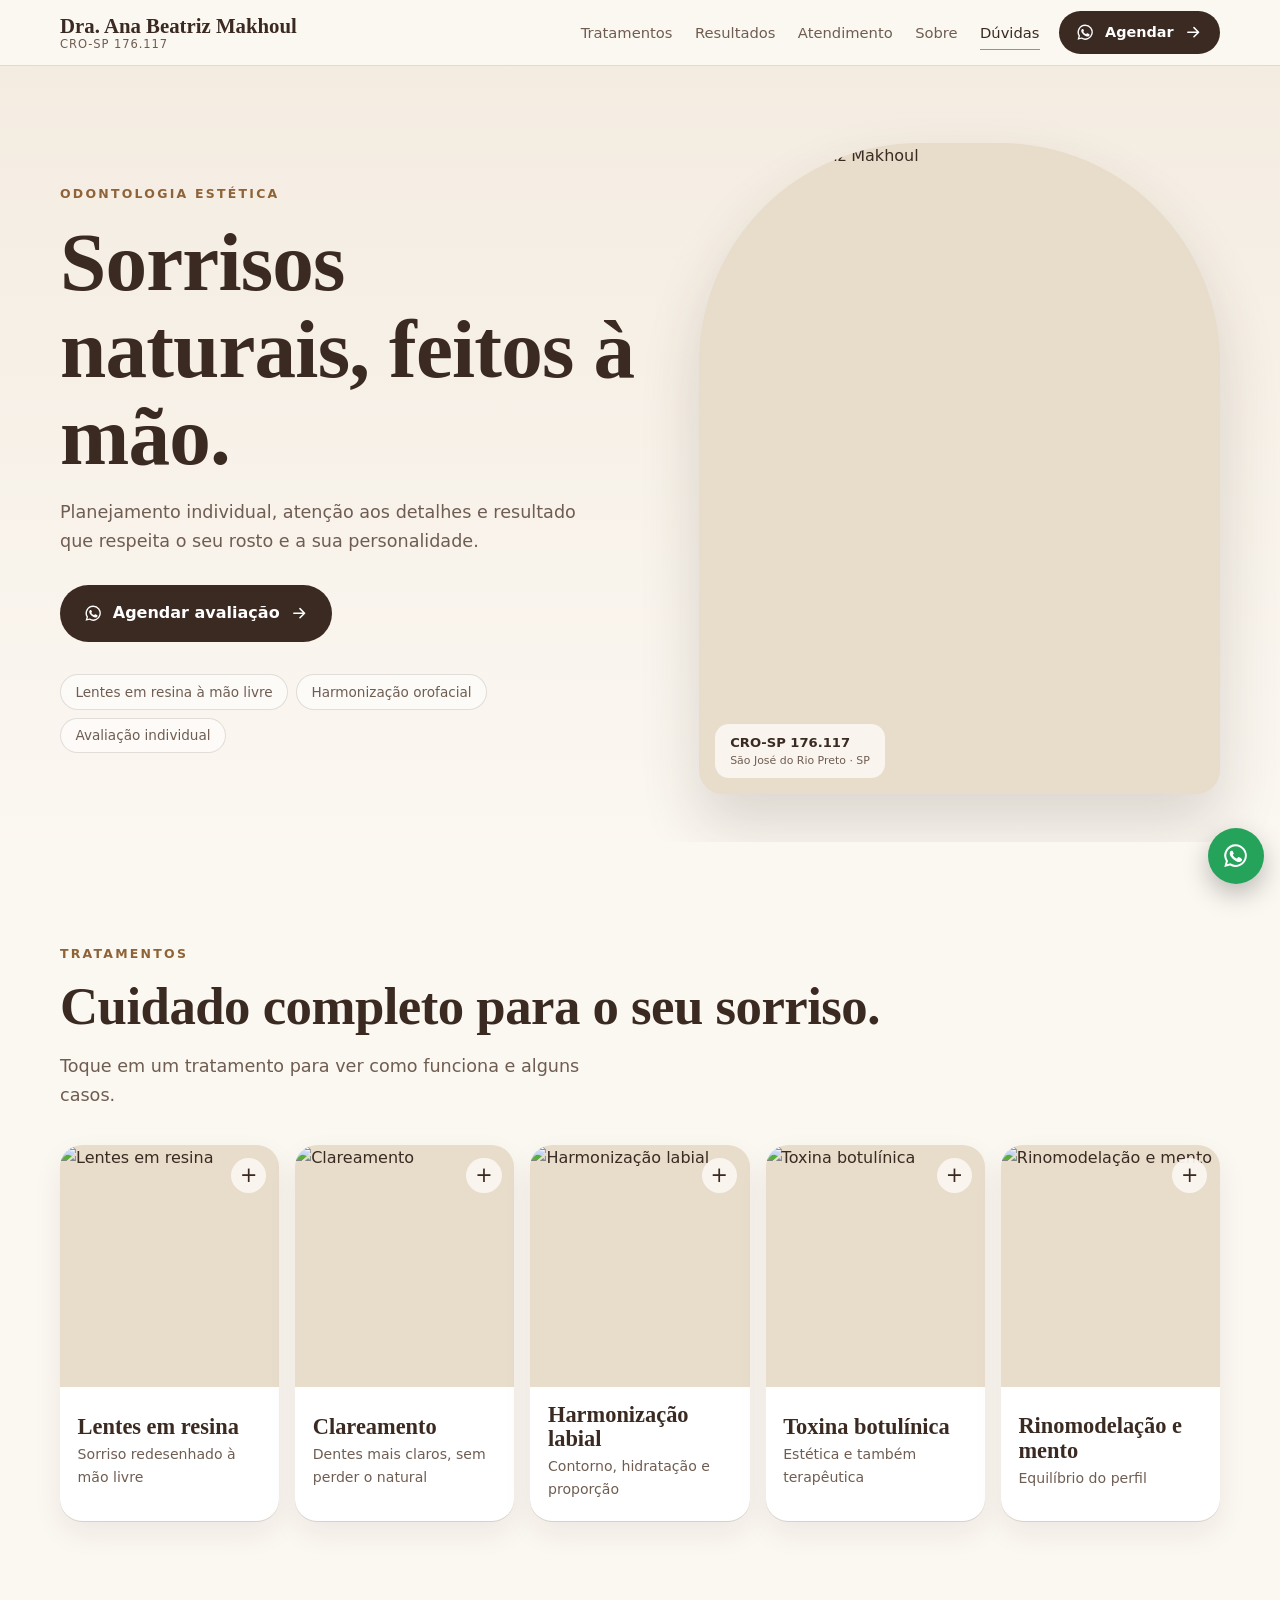
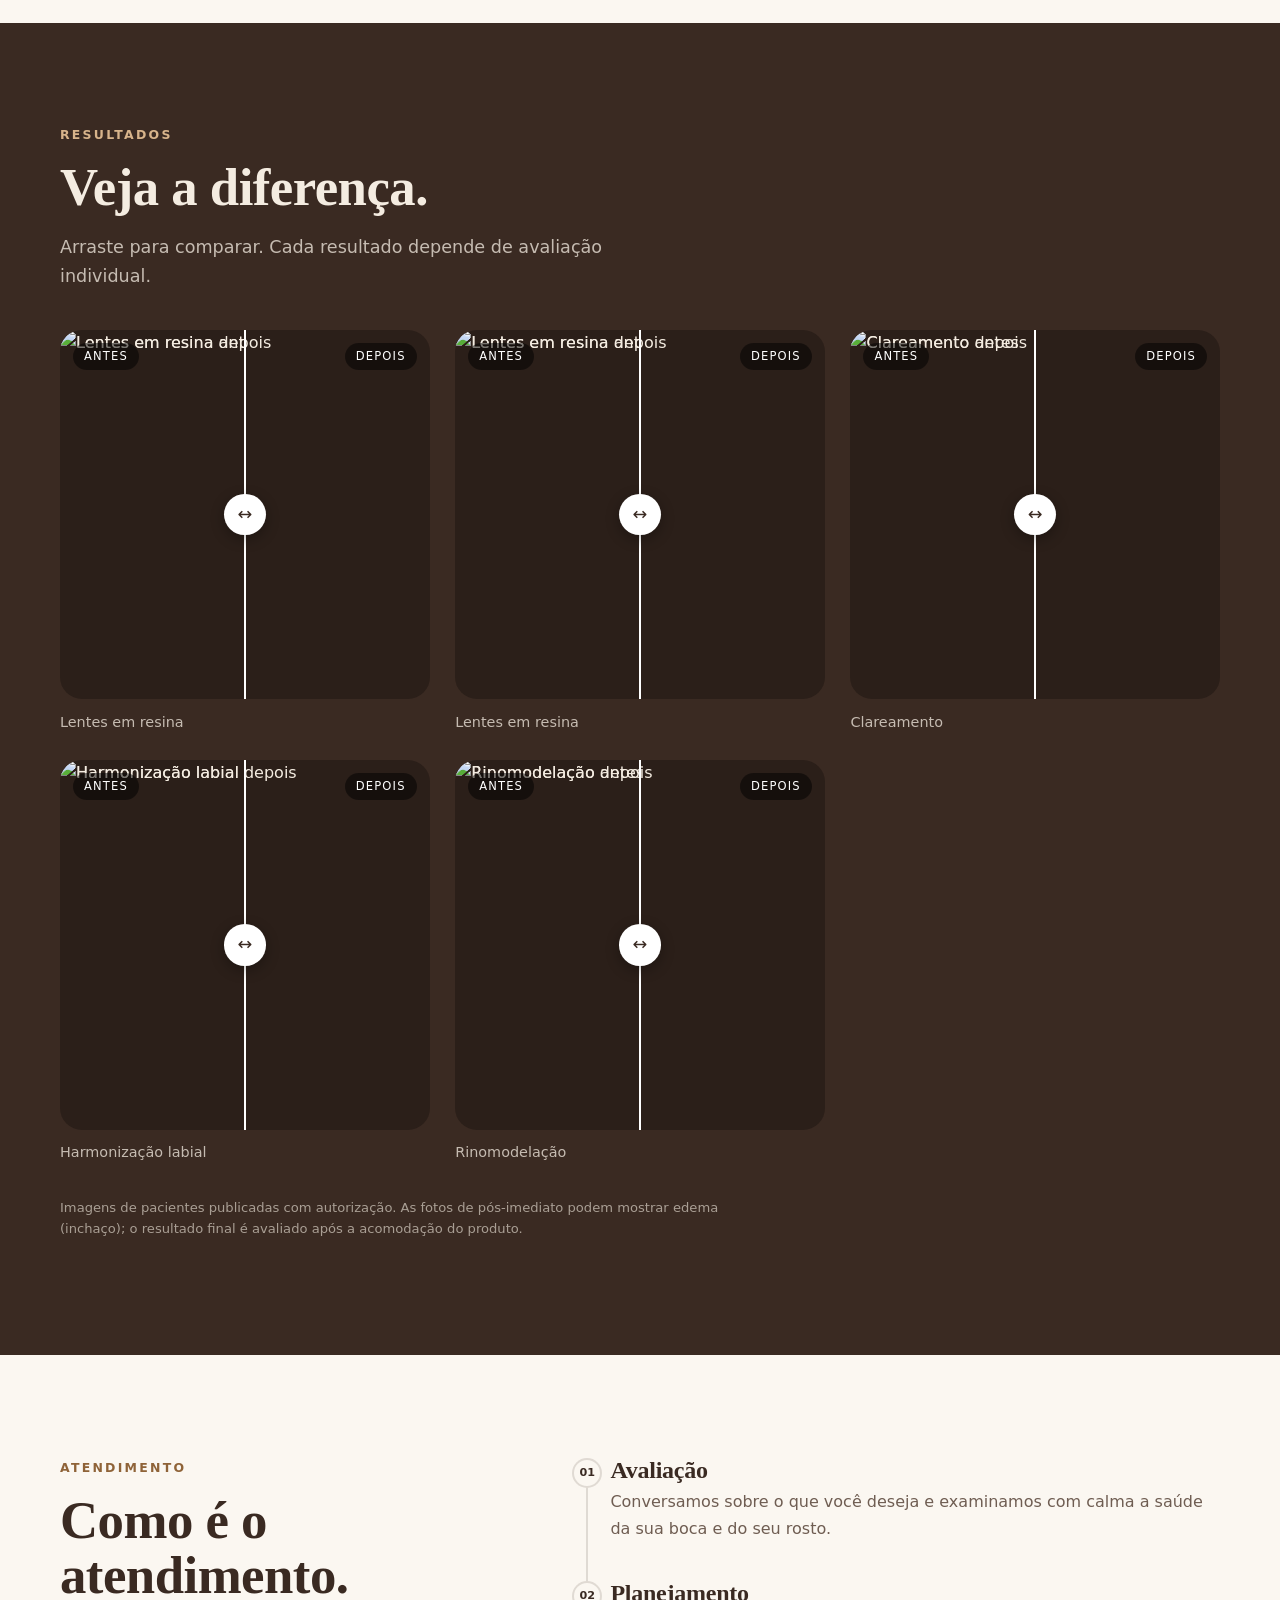
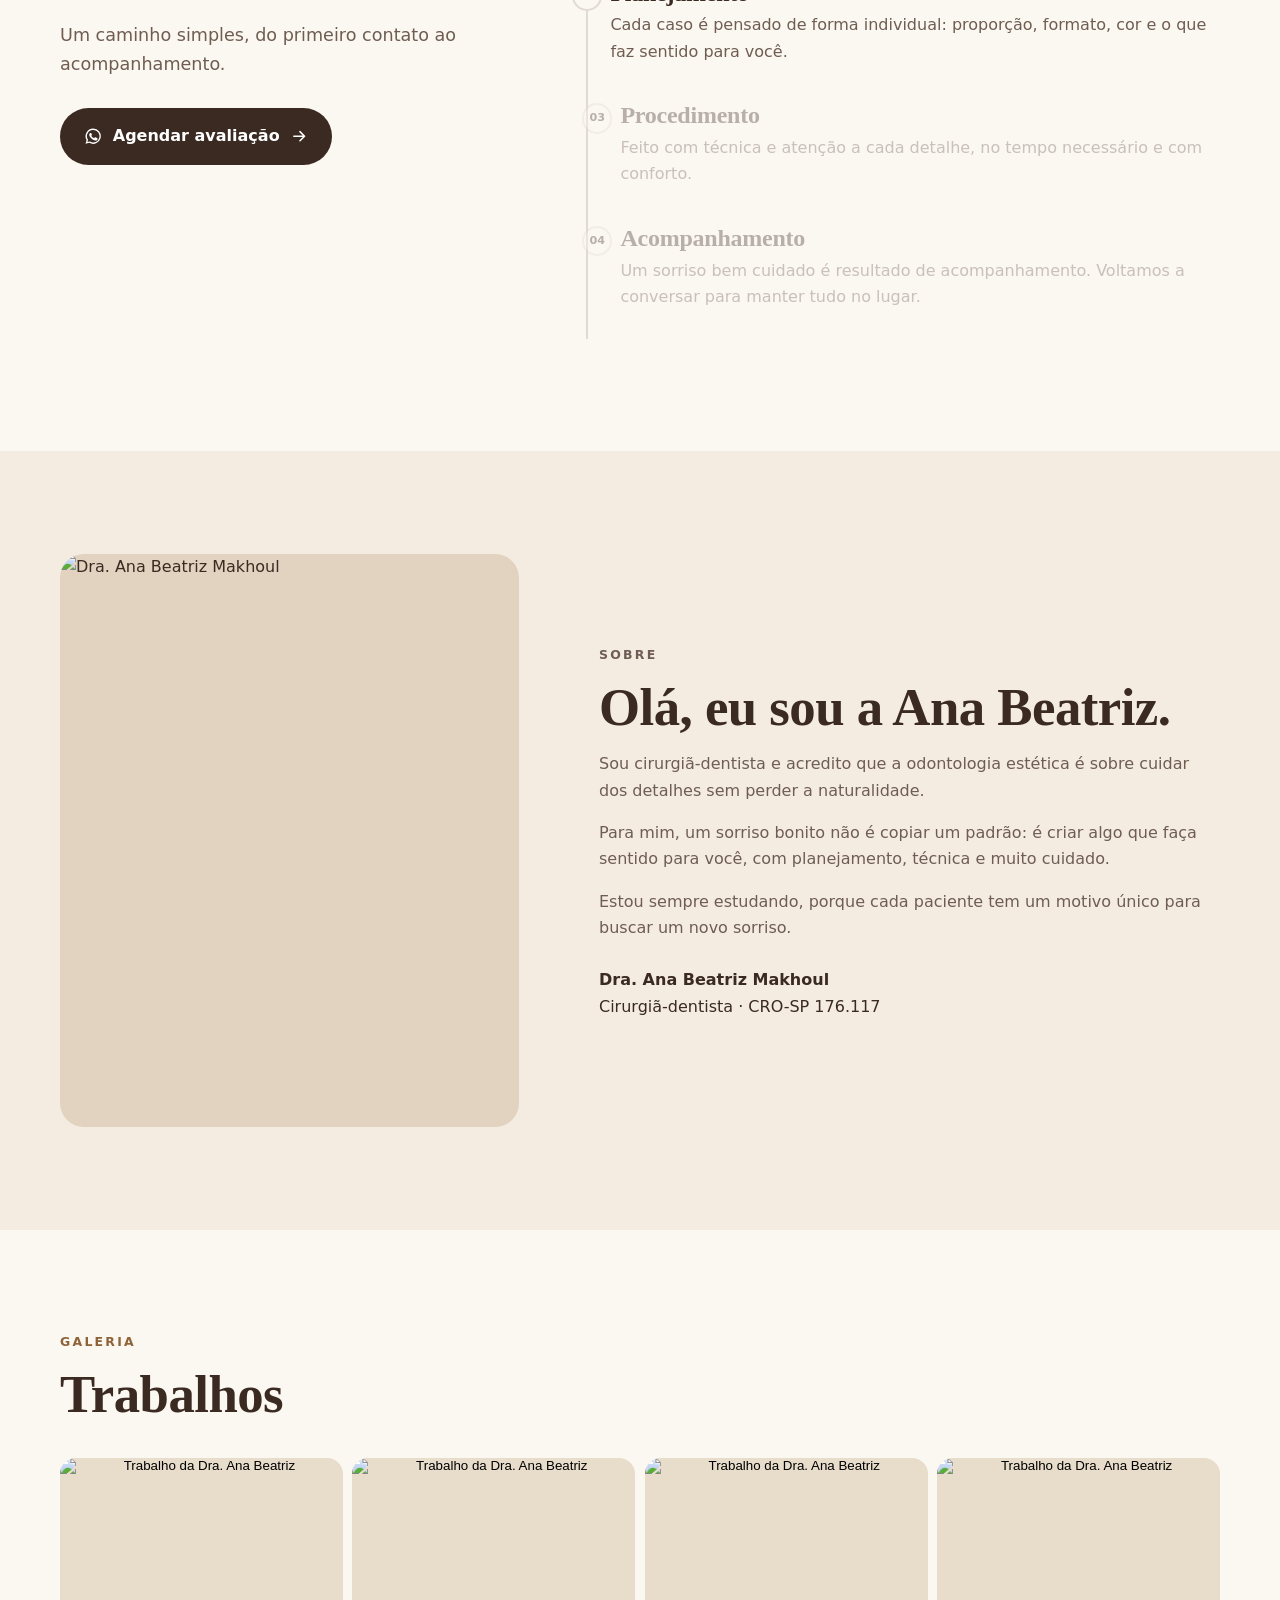
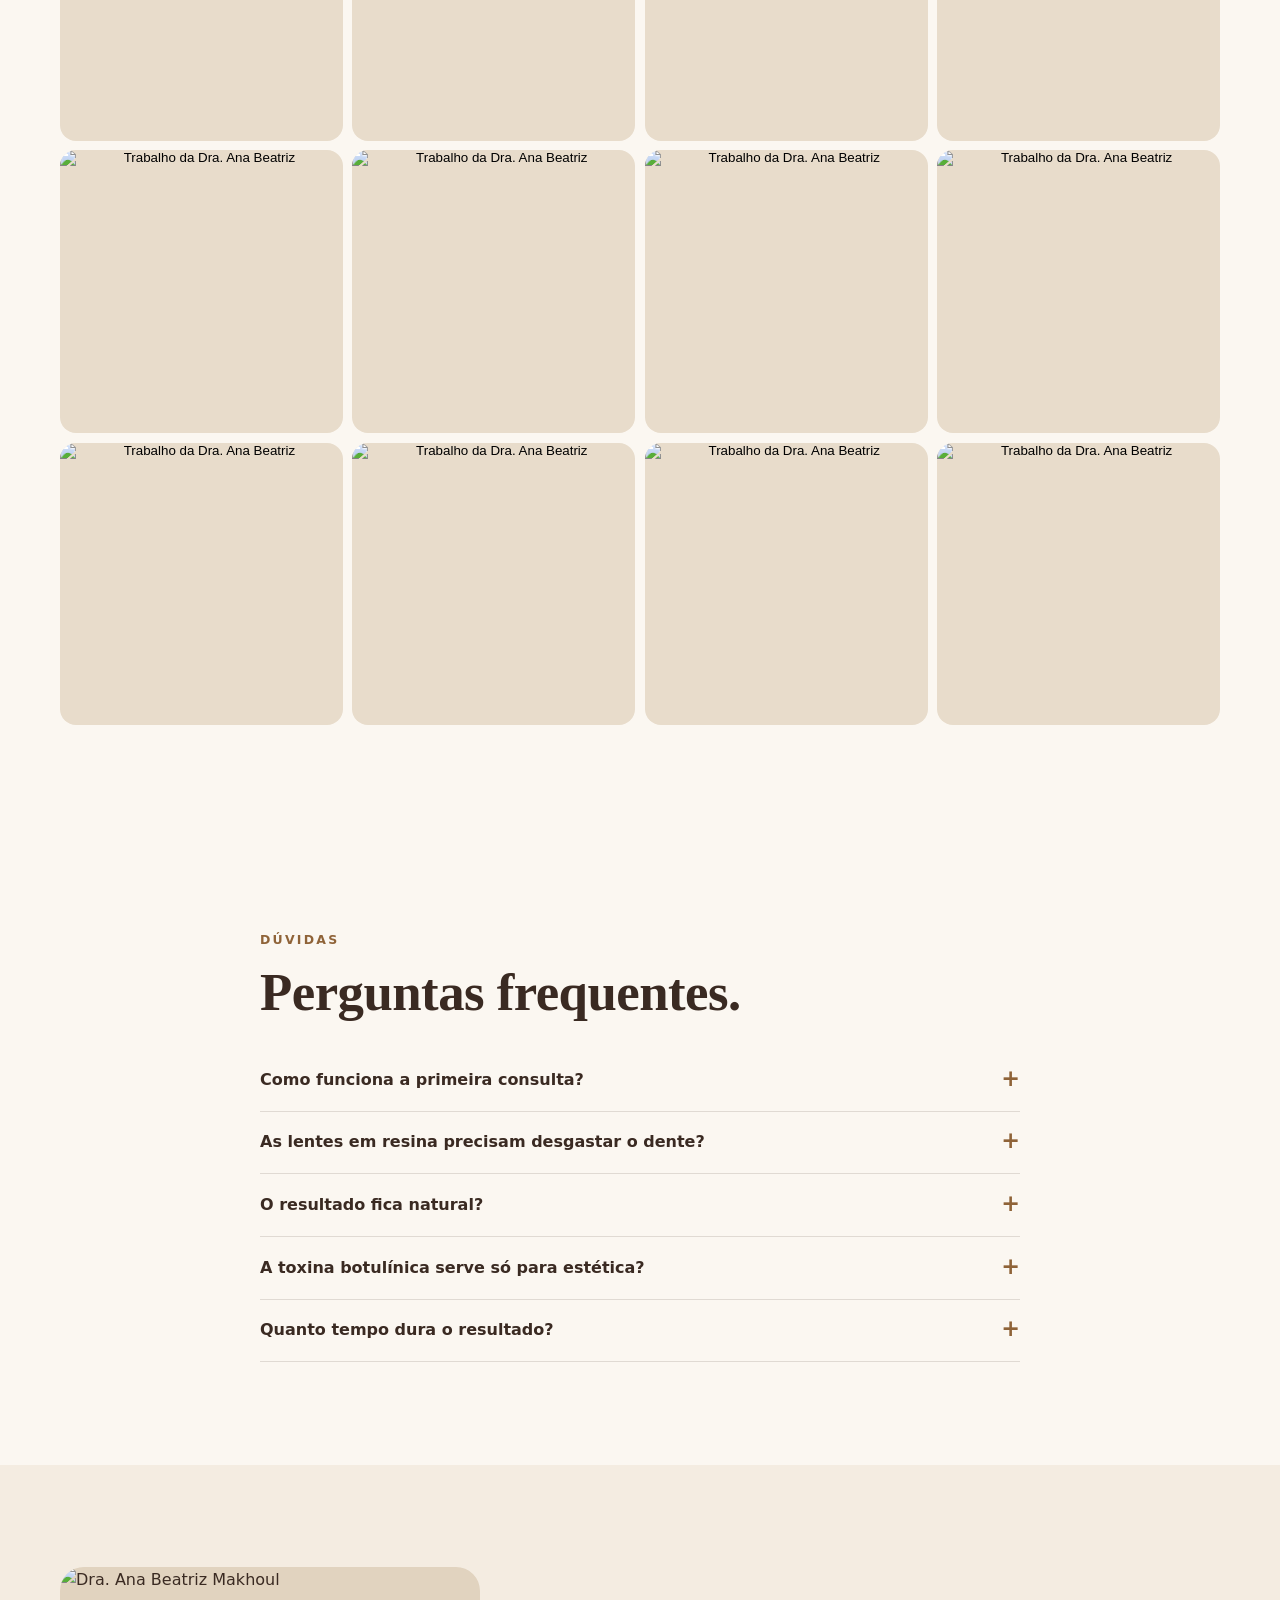
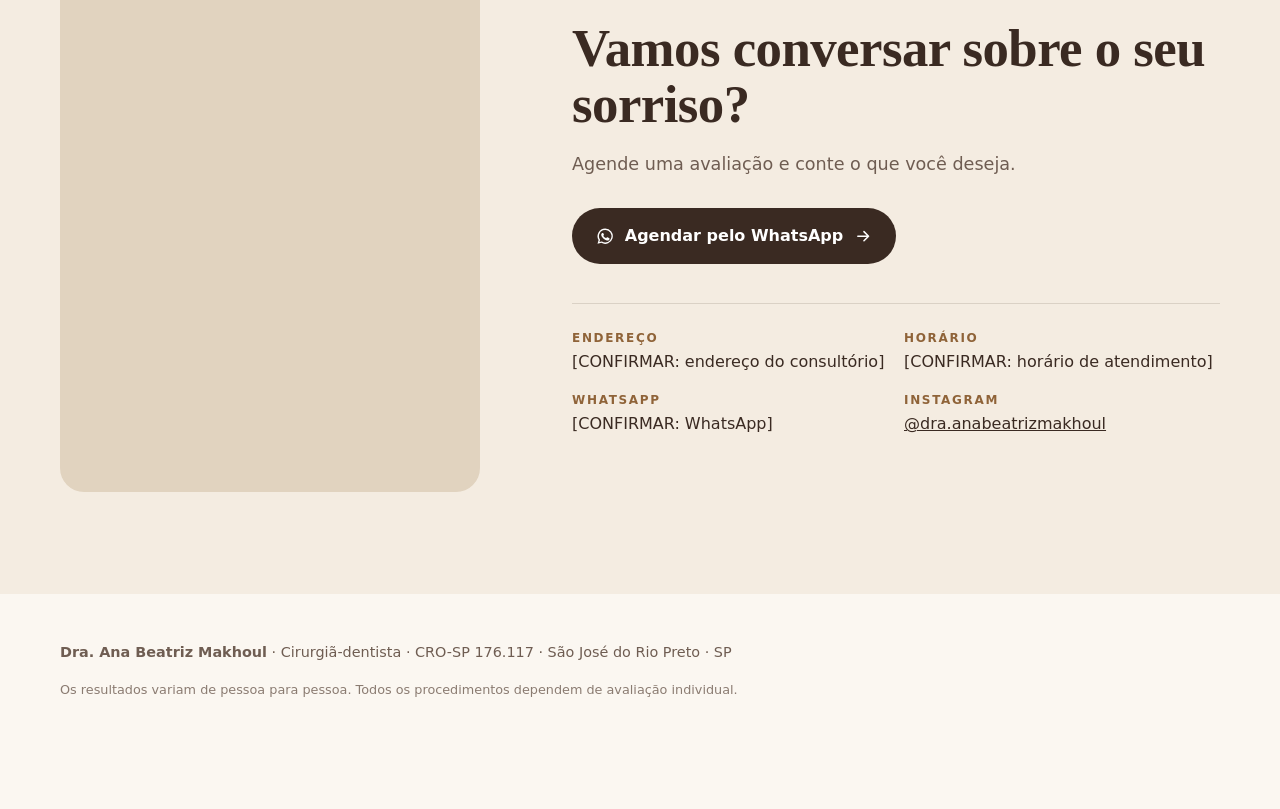
==== index.html @ 5ac35275 "Add files via upload" ====
<!doctype html><html lang="pt-BR"><head><meta charset="utf-8"><meta name="viewport" content="width=device-width,initial-scale=1">
<title>Dra. Ana Beatriz Makhoul | Dentista em São José do Rio Preto</title><meta name="description" content="Odontologia estética em São José do Rio Preto: lentes em resina feitas à mão livre, harmonização orofacial e cuidado com naturalidade. Agende sua avaliação."><meta name="theme-color" content="#f4ece1">
<link rel="icon" href="data:image/svg+xml,%3Csvg xmlns='http://www.w3.org/2000/svg' viewBox='0 0 64 64'%3E%3Crect width='64' height='64' rx='16' fill='%233a2a22'/%3E%3Ctext x='32' y='42' font-family='Georgia,serif' font-size='28' font-weight='700' fill='%23e9c9a3' text-anchor='middle'%3EAB%3C/text%3E%3C/svg%3E">
<meta property="og:type" content="website"><meta property="og:title" content="Dra. Ana Beatriz Makhoul | Dentista em São José do Rio Preto"><meta property="og:description" content="Odontologia estética em São José do Rio Preto: lentes em resina feitas à mão livre, harmonização orofacial e cuidado com naturalidade. Agende sua avaliação."><meta property="og:image" content="assets/og.jpg"><meta property="og:locale" content="pt_BR"><meta name="twitter:card" content="summary_large_image">
<link rel="stylesheet" href="clinica.css"><script type="application/ld+json">{"@context": "https://schema.org", "@type": "Dentist", "name": "Dra. Ana Beatriz Makhoul", "areaServed": "São José do Rio Preto", "identifier": "CRO-SP 176.117", "sameAs": ["https://www.instagram.com/dra.anabeatrizmakhoul/"]}</script></head><body>
<header class="topo"><a class="marca" href="#topo"><b>Dra. Ana Beatriz Makhoul</b><small>CRO-SP 176.117</small></a><nav class="menu" id="menu"><a href="#tratamentos">Tratamentos</a><a href="#resultados">Resultados</a><a href="#atendimento">Atendimento</a><a href="#sobre">Sobre</a><a href="#duvidas">Dúvidas</a></nav>
<a class="btn btn-peq" href="https://wa.me/?text=Ol%C3%A1%2C%20Dra.%20Ana%20Beatriz%21%20Vi%20sua%20p%C3%A1gina%20e%20gostaria%20de%20agendar%20uma%20avalia%C3%A7%C3%A3o." target="_blank" rel="noopener noreferrer" data-cta="header"><svg class="ico" viewBox="0 0 24 24" fill="currentColor" aria-hidden="true"><path d="M12 2a10 10 0 0 0-8.6 15.1L2 22l5-1.3A10 10 0 1 0 12 2zm0 18.2a8.2 8.2 0 0 1-4.2-1.2l-.3-.2-3 .8.8-2.9-.2-.3A8.2 8.2 0 1 1 12 20.2zm4.5-6.1c-.2-.1-1.5-.7-1.7-.8s-.4-.1-.6.1-.7.8-.8 1-.3.2-.5.1a6.7 6.7 0 0 1-3.3-2.9c-.2-.4.2-.4.7-1.3.1-.2 0-.3 0-.4l-.8-1.8c-.2-.5-.4-.4-.6-.4h-.5a1 1 0 0 0-.7.3 3 3 0 0 0-.9 2.2 5.3 5.3 0 0 0 1.1 2.8 12 12 0 0 0 4.6 4c1.7.7 2.4.8 3.2.7a2.7 2.7 0 0 0 1.8-1.3 2.2 2.2 0 0 0 .2-1.3c-.1-.1-.3-.2-.5-.3z"/></svg><span>Agendar</span><svg class="ico" viewBox="0 0 24 24" fill="none" stroke="currentColor" stroke-width="2" stroke-linecap="round" stroke-linejoin="round" aria-hidden="true"><path d="M5 12h14M13 6l6 6-6 6"/></svg></a><button class="burger" id="burger" aria-label="Menu" aria-expanded="false"><i></i><i></i></button></header>
<main id="topo">
<section class="hero"><div class="trilho hero-grid"><div class="hero-txt"><p class="kicker">Odontologia estética</p>
<h1>Sorrisos naturais, feitos à mão.</h1><p class="lead">Planejamento individual, atenção aos detalhes e resultado que respeita o seu rosto e a sua personalidade.</p><a class="btn" href="https://wa.me/?text=Ol%C3%A1%2C%20Dra.%20Ana%20Beatriz%21%20Vi%20sua%20p%C3%A1gina%20e%20gostaria%20de%20agendar%20uma%20avalia%C3%A7%C3%A3o." target="_blank" rel="noopener noreferrer" data-cta="hero"><svg class="ico" viewBox="0 0 24 24" fill="currentColor" aria-hidden="true"><path d="M12 2a10 10 0 0 0-8.6 15.1L2 22l5-1.3A10 10 0 1 0 12 2zm0 18.2a8.2 8.2 0 0 1-4.2-1.2l-.3-.2-3 .8.8-2.9-.2-.3A8.2 8.2 0 1 1 12 20.2zm4.5-6.1c-.2-.1-1.5-.7-1.7-.8s-.4-.1-.6.1-.7.8-.8 1-.3.2-.5.1a6.7 6.7 0 0 1-3.3-2.9c-.2-.4.2-.4.7-1.3.1-.2 0-.3 0-.4l-.8-1.8c-.2-.5-.4-.4-.6-.4h-.5a1 1 0 0 0-.7.3 3 3 0 0 0-.9 2.2 5.3 5.3 0 0 0 1.1 2.8 12 12 0 0 0 4.6 4c1.7.7 2.4.8 3.2.7a2.7 2.7 0 0 0 1.8-1.3 2.2 2.2 0 0 0 .2-1.3c-.1-.1-.3-.2-.5-.3z"/></svg><span>Agendar avaliação</span><svg class="ico" viewBox="0 0 24 24" fill="none" stroke="currentColor" stroke-width="2" stroke-linecap="round" stroke-linejoin="round" aria-hidden="true"><path d="M5 12h14M13 6l6 6-6 6"/></svg></a>
<ul class="chips"><li>Lentes em resina à mão livre</li><li>Harmonização orofacial</li><li>Avaliação individual</li></ul></div>
<div class="hero-foto"><img class="" src="assets/fotos/2026-08-19_DcOrzcFkVyg_01.webp" alt="Dra. Ana Beatriz Makhoul" decoding="async"><span class="selo">CRO-SP 176.117<br><small>São José do Rio Preto · SP</small></span></div></div></section>

<section id="tratamentos" class="secao"><div class="trilho"><p class="kicker">Tratamentos</p><h2>Cuidado completo para o seu sorriso.</h2>
<p class="lead">Toque em um tratamento para ver como funciona e alguns casos.</p><div class="cards-t"><button class="card-t" type="button" data-trat="0" aria-haspopup="dialog"><span class="card-foto"><img class="" src="assets/fotos/2026-10-05_DeGKN-hjh9l_01.webp" alt="Lentes em resina" loading="lazy" decoding="async"></span><span class="card-txt"><b>Lentes em resina</b><small>Sorriso redesenhado à mão livre</small></span><span class="card-mais" aria-hidden="true">+</span></button><button class="card-t" type="button" data-trat="1" aria-haspopup="dialog"><span class="card-foto"><img class="" src="assets/fotos/2026-08-20_DcRn6GjhQEe_depois.webp" alt="Clareamento" loading="lazy" decoding="async"></span><span class="card-txt"><b>Clareamento</b><small>Dentes mais claros, sem perder o natural</small></span><span class="card-mais" aria-hidden="true">+</span></button><button class="card-t" type="button" data-trat="2" aria-haspopup="dialog"><span class="card-foto"><img class="" src="assets/fotos/2026-04-13_DXFCZldDpZP_01.webp" alt="Harmonização labial" loading="lazy" decoding="async"></span><span class="card-txt"><b>Harmonização labial</b><small>Contorno, hidratação e proporção</small></span><span class="card-mais" aria-hidden="true">+</span></button><button class="card-t" type="button" data-trat="3" aria-haspopup="dialog"><span class="card-foto"><img class="" src="assets/fotos/2026-02-26_DVOo60Sjtzl_depois.webp" alt="Toxina botulínica" loading="lazy" decoding="async"></span><span class="card-txt"><b>Toxina botulínica</b><small>Estética e também terapêutica</small></span><span class="card-mais" aria-hidden="true">+</span></button><button class="card-t" type="button" data-trat="4" aria-haspopup="dialog"><span class="card-foto"><img class="" src="assets/fotos/2026-03-12_DVyzUsnjiwL_03.webp" alt="Rinomodelação e mento" loading="lazy" decoding="async"></span><span class="card-txt"><b>Rinomodelação e mento</b><small>Equilíbrio do perfil</small></span><span class="card-mais" aria-hidden="true">+</span></button></div></div></section>
<template id="trat-0"><div class="painel-t"><h3>Lentes em resina</h3><p>Lentes de resina composta esculpidas à mão, uma a uma, respeitando a proporção, o formato e a individualidade do seu sorriso. Cada caso é planejado antes de começar.</p><ul class="pontos"><li>Planejamento individualizado</li><li>Esculpidas à mão livre</li><li>Resultado harmônico e natural</li></ul><div class="minis"><button type="button" class="mini" data-zoom><img class="" src="assets/fotos/2026-10-05_DeGKN-hjh9l_01.webp" alt="Lentes em resina" loading="lazy" decoding="async"></button><button type="button" class="mini" data-zoom><img class="" src="assets/fotos/2026-09-29_Dd4PB72R68p_01.webp" alt="Lentes em resina" loading="lazy" decoding="async"></button><button type="button" class="mini" data-zoom><img class="" src="assets/fotos/2026-09-19_Dde0jFChqP3_01.webp" alt="Lentes em resina" loading="lazy" decoding="async"></button><button type="button" class="mini" data-zoom><img class="" src="assets/fotos/2026-08-17_DcKE9aOR0yk_01.webp" alt="Lentes em resina" loading="lazy" decoding="async"></button><button type="button" class="mini" data-zoom><img class="" src="assets/fotos/2026-10-06_DeK6mvsuKZx_01.webp" alt="Lentes em resina" loading="lazy" decoding="async"></button></div><a class="btn" href="https://wa.me/?text=Ol%C3%A1%2C%20Dra.%20Ana%20Beatriz%21%20Vi%20sua%20p%C3%A1gina%20e%20quero%20saber%20mais%20sobre%20lentes%20em%20resina." target="_blank" rel="noopener noreferrer" data-cta="trat-lentes"><svg class="ico" viewBox="0 0 24 24" fill="currentColor" aria-hidden="true"><path d="M12 2a10 10 0 0 0-8.6 15.1L2 22l5-1.3A10 10 0 1 0 12 2zm0 18.2a8.2 8.2 0 0 1-4.2-1.2l-.3-.2-3 .8.8-2.9-.2-.3A8.2 8.2 0 1 1 12 20.2zm4.5-6.1c-.2-.1-1.5-.7-1.7-.8s-.4-.1-.6.1-.7.8-.8 1-.3.2-.5.1a6.7 6.7 0 0 1-3.3-2.9c-.2-.4.2-.4.7-1.3.1-.2 0-.3 0-.4l-.8-1.8c-.2-.5-.4-.4-.6-.4h-.5a1 1 0 0 0-.7.3 3 3 0 0 0-.9 2.2 5.3 5.3 0 0 0 1.1 2.8 12 12 0 0 0 4.6 4c1.7.7 2.4.8 3.2.7a2.7 2.7 0 0 0 1.8-1.3 2.2 2.2 0 0 0 .2-1.3c-.1-.1-.3-.2-.5-.3z"/></svg><span>Quero saber mais</span><svg class="ico" viewBox="0 0 24 24" fill="none" stroke="currentColor" stroke-width="2" stroke-linecap="round" stroke-linejoin="round" aria-hidden="true"><path d="M5 12h14M13 6l6 6-6 6"/></svg></a></div></template><template id="trat-1"><div class="painel-t"><h3>Clareamento</h3><p>Clareamento de consultório com avaliação prévia, para um sorriso mais iluminado e saudável, no tom certo para você.</p><ul class="pontos"><li>Avaliação antes de começar</li><li>Acompanhamento profissional</li><li>Tom natural</li></ul><div class="minis"><button type="button" class="mini" data-zoom><img class="" src="assets/fotos/2026-08-20_DcRn6GjhQEe_depois.webp" alt="Clareamento" loading="lazy" decoding="async"></button><button type="button" class="mini" data-zoom><img class="" src="assets/fotos/2026-08-20_DcRn6GjhQEe_01.webp" alt="Clareamento" loading="lazy" decoding="async"></button></div><a class="btn" href="https://wa.me/?text=Ol%C3%A1%2C%20Dra.%20Ana%20Beatriz%21%20Quero%20saber%20mais%20sobre%20clareamento%20dental." target="_blank" rel="noopener noreferrer" data-cta="trat-clareamento"><svg class="ico" viewBox="0 0 24 24" fill="currentColor" aria-hidden="true"><path d="M12 2a10 10 0 0 0-8.6 15.1L2 22l5-1.3A10 10 0 1 0 12 2zm0 18.2a8.2 8.2 0 0 1-4.2-1.2l-.3-.2-3 .8.8-2.9-.2-.3A8.2 8.2 0 1 1 12 20.2zm4.5-6.1c-.2-.1-1.5-.7-1.7-.8s-.4-.1-.6.1-.7.8-.8 1-.3.2-.5.1a6.7 6.7 0 0 1-3.3-2.9c-.2-.4.2-.4.7-1.3.1-.2 0-.3 0-.4l-.8-1.8c-.2-.5-.4-.4-.6-.4h-.5a1 1 0 0 0-.7.3 3 3 0 0 0-.9 2.2 5.3 5.3 0 0 0 1.1 2.8 12 12 0 0 0 4.6 4c1.7.7 2.4.8 3.2.7a2.7 2.7 0 0 0 1.8-1.3 2.2 2.2 0 0 0 .2-1.3c-.1-.1-.3-.2-.5-.3z"/></svg><span>Quero saber mais</span><svg class="ico" viewBox="0 0 24 24" fill="none" stroke="currentColor" stroke-width="2" stroke-linecap="round" stroke-linejoin="round" aria-hidden="true"><path d="M5 12h14M13 6l6 6-6 6"/></svg></a></div></template><template id="trat-2"><div class="painel-t"><h3>Harmonização labial</h3><p>Preenchimento labial feito aos poucos, no volume que combina com o seu rosto e com o que você deseja, sem exageros.</p><ul class="pontos"><li>Quantidade definida caso a caso</li><li>Contorno e proporção</li><li>Resultado discreto</li></ul><div class="minis"><button type="button" class="mini" data-zoom><img class="" src="assets/fotos/2026-04-13_DXFCZldDpZP_01.webp" alt="Harmonização labial" loading="lazy" decoding="async"></button><button type="button" class="mini" data-zoom><img class="" src="assets/fotos/2026-07-25_DbOBxZtDv-D_01.webp" alt="Harmonização labial" loading="lazy" decoding="async"></button><button type="button" class="mini" data-zoom><img class="" src="assets/fotos/2026-04-17_DXPM-emDsQ8_01.webp" alt="Harmonização labial" loading="lazy" decoding="async"></button><button type="button" class="mini" data-zoom><img class="" src="assets/fotos/2026-03-13_DV1qMbTAb38_01.webp" alt="Harmonização labial" loading="lazy" decoding="async"></button><button type="button" class="mini" data-zoom><img class="" src="assets/fotos/2026-09-15_DdUI8JaO76k_01.webp" alt="Harmonização labial" loading="lazy" decoding="async"></button></div><a class="btn" href="https://wa.me/?text=Ol%C3%A1%2C%20Dra.%20Ana%20Beatriz%21%20Quero%20saber%20mais%20sobre%20harmoniza%C3%A7%C3%A3o%20labial." target="_blank" rel="noopener noreferrer" data-cta="trat-labios"><svg class="ico" viewBox="0 0 24 24" fill="currentColor" aria-hidden="true"><path d="M12 2a10 10 0 0 0-8.6 15.1L2 22l5-1.3A10 10 0 1 0 12 2zm0 18.2a8.2 8.2 0 0 1-4.2-1.2l-.3-.2-3 .8.8-2.9-.2-.3A8.2 8.2 0 1 1 12 20.2zm4.5-6.1c-.2-.1-1.5-.7-1.7-.8s-.4-.1-.6.1-.7.8-.8 1-.3.2-.5.1a6.7 6.7 0 0 1-3.3-2.9c-.2-.4.2-.4.7-1.3.1-.2 0-.3 0-.4l-.8-1.8c-.2-.5-.4-.4-.6-.4h-.5a1 1 0 0 0-.7.3 3 3 0 0 0-.9 2.2 5.3 5.3 0 0 0 1.1 2.8 12 12 0 0 0 4.6 4c1.7.7 2.4.8 3.2.7a2.7 2.7 0 0 0 1.8-1.3 2.2 2.2 0 0 0 .2-1.3c-.1-.1-.3-.2-.5-.3z"/></svg><span>Quero saber mais</span><svg class="ico" viewBox="0 0 24 24" fill="none" stroke="currentColor" stroke-width="2" stroke-linecap="round" stroke-linejoin="round" aria-hidden="true"><path d="M5 12h14M13 6l6 6-6 6"/></svg></a></div></template><template id="trat-3"><div class="painel-t"><h3>Toxina botulínica</h3><p>Indicada para suavizar expressões, equilibrar o sorriso gengival e também no cuidado com bruxismo e dor orofacial, sempre após avaliação.</p><ul class="pontos"><li>Sorriso gengival</li><li>Bruxismo e DTM</li><li>Avaliação individualizada</li></ul><div class="minis"><button type="button" class="mini" data-zoom><img class="" src="assets/fotos/2026-02-26_DVOo60Sjtzl_depois.webp" alt="Toxina botulínica" loading="lazy" decoding="async"></button><button type="button" class="mini" data-zoom><img class="" src="assets/fotos/2026-02-26_DVOo60Sjtzl_01.webp" alt="Toxina botulínica" loading="lazy" decoding="async"></button><button type="button" class="mini" data-zoom><img class="" src="assets/fotos/2026-04-08_DW4U5aAjsow_01.webp" alt="Toxina botulínica" loading="lazy" decoding="async"></button></div><a class="btn" href="https://wa.me/?text=Ol%C3%A1%2C%20Dra.%20Ana%20Beatriz%21%20Quero%20saber%20mais%20sobre%20toxina%20botul%C3%ADnica." target="_blank" rel="noopener noreferrer" data-cta="trat-toxina"><svg class="ico" viewBox="0 0 24 24" fill="currentColor" aria-hidden="true"><path d="M12 2a10 10 0 0 0-8.6 15.1L2 22l5-1.3A10 10 0 1 0 12 2zm0 18.2a8.2 8.2 0 0 1-4.2-1.2l-.3-.2-3 .8.8-2.9-.2-.3A8.2 8.2 0 1 1 12 20.2zm4.5-6.1c-.2-.1-1.5-.7-1.7-.8s-.4-.1-.6.1-.7.8-.8 1-.3.2-.5.1a6.7 6.7 0 0 1-3.3-2.9c-.2-.4.2-.4.7-1.3.1-.2 0-.3 0-.4l-.8-1.8c-.2-.5-.4-.4-.6-.4h-.5a1 1 0 0 0-.7.3 3 3 0 0 0-.9 2.2 5.3 5.3 0 0 0 1.1 2.8 12 12 0 0 0 4.6 4c1.7.7 2.4.8 3.2.7a2.7 2.7 0 0 0 1.8-1.3 2.2 2.2 0 0 0 .2-1.3c-.1-.1-.3-.2-.5-.3z"/></svg><span>Quero saber mais</span><svg class="ico" viewBox="0 0 24 24" fill="none" stroke="currentColor" stroke-width="2" stroke-linecap="round" stroke-linejoin="round" aria-hidden="true"><path d="M5 12h14M13 6l6 6-6 6"/></svg></a></div></template><template id="trat-4"><div class="painel-t"><h3>Rinomodelação e mento</h3><p>Harmonização do perfil com rinomodelação e projeção de mento, buscando equilíbrio entre as feições e preservando a sua identidade.</p><ul class="pontos"><li>Perfil equilibrado</li><li>Pouco produto, planejamento preciso</li><li>Naturalidade</li></ul><div class="minis"><button type="button" class="mini" data-zoom><img class="" src="assets/fotos/2026-03-12_DVyzUsnjiwL_03.webp" alt="Rinomodelação e mento" loading="lazy" decoding="async"></button><button type="button" class="mini" data-zoom><img class="" src="assets/fotos/2026-03-12_DVyzUsnjiwL_02.webp" alt="Rinomodelação e mento" loading="lazy" decoding="async"></button><button type="button" class="mini" data-zoom><img class="" src="assets/fotos/2026-03-12_DVyzUsnjiwL_01.webp" alt="Rinomodelação e mento" loading="lazy" decoding="async"></button></div><a class="btn" href="https://wa.me/?text=Ol%C3%A1%2C%20Dra.%20Ana%20Beatriz%21%20Quero%20saber%20mais%20sobre%20rinomodela%C3%A7%C3%A3o%20e%20mento." target="_blank" rel="noopener noreferrer" data-cta="trat-rino"><svg class="ico" viewBox="0 0 24 24" fill="currentColor" aria-hidden="true"><path d="M12 2a10 10 0 0 0-8.6 15.1L2 22l5-1.3A10 10 0 1 0 12 2zm0 18.2a8.2 8.2 0 0 1-4.2-1.2l-.3-.2-3 .8.8-2.9-.2-.3A8.2 8.2 0 1 1 12 20.2zm4.5-6.1c-.2-.1-1.5-.7-1.7-.8s-.4-.1-.6.1-.7.8-.8 1-.3.2-.5.1a6.7 6.7 0 0 1-3.3-2.9c-.2-.4.2-.4.7-1.3.1-.2 0-.3 0-.4l-.8-1.8c-.2-.5-.4-.4-.6-.4h-.5a1 1 0 0 0-.7.3 3 3 0 0 0-.9 2.2 5.3 5.3 0 0 0 1.1 2.8 12 12 0 0 0 4.6 4c1.7.7 2.4.8 3.2.7a2.7 2.7 0 0 0 1.8-1.3 2.2 2.2 0 0 0 .2-1.3c-.1-.1-.3-.2-.5-.3z"/></svg><span>Quero saber mais</span><svg class="ico" viewBox="0 0 24 24" fill="none" stroke="currentColor" stroke-width="2" stroke-linecap="round" stroke-linejoin="round" aria-hidden="true"><path d="M5 12h14M13 6l6 6-6 6"/></svg></a></div></template>

<section id="resultados" class="secao escura"><div class="trilho"><p class="kicker">Resultados</p><h2>Veja a diferença.</h2><p class="lead">Arraste para comparar. Cada resultado depende de avaliação individual.</p>
<div class="bas"><figure class="ba" data-ba style="--pos:50%"><div class="ba-img"><img class="" src="assets/fotos/2026-10-05_DeGKN-hjh9l_01.webp" alt="Lentes em resina depois" loading="lazy" decoding="async"><div class="ba-antes"><img class="" src="assets/fotos/2026-10-05_DeGKN-hjh9l_02.webp" alt="Lentes em resina antes" loading="lazy" decoding="async"></div><span class="ba-tag a">Antes</span><span class="ba-tag d">Depois</span><span class="ba-linha"></span><input type="range" min="0" max="100" value="50" aria-label="Comparar antes e depois — Lentes em resina"></div><figcaption>Lentes em resina</figcaption></figure><figure class="ba" data-ba style="--pos:50%"><div class="ba-img"><img class="" src="assets/fotos/2026-09-29_Dd4PB72R68p_depois.webp" alt="Lentes em resina depois" loading="lazy" decoding="async"><div class="ba-antes"><img class="" src="assets/fotos/2026-09-29_Dd4PB72R68p_antes.webp" alt="Lentes em resina antes" loading="lazy" decoding="async"></div><span class="ba-tag a">Antes</span><span class="ba-tag d">Depois</span><span class="ba-linha"></span><input type="range" min="0" max="100" value="50" aria-label="Comparar antes e depois — Lentes em resina"></div><figcaption>Lentes em resina</figcaption></figure><figure class="ba" data-ba style="--pos:50%"><div class="ba-img"><img class="" src="assets/fotos/2026-08-20_DcRn6GjhQEe_depois.webp" alt="Clareamento depois" loading="lazy" decoding="async"><div class="ba-antes"><img class="" src="assets/fotos/2026-08-20_DcRn6GjhQEe_antes.webp" alt="Clareamento antes" loading="lazy" decoding="async"></div><span class="ba-tag a">Antes</span><span class="ba-tag d">Depois</span><span class="ba-linha"></span><input type="range" min="0" max="100" value="50" aria-label="Comparar antes e depois — Clareamento"></div><figcaption>Clareamento</figcaption></figure><figure class="ba" data-ba style="--pos:50%"><div class="ba-img"><img class="" src="assets/fotos/2026-07-25_DbOBxZtDv-D_01.webp" alt="Harmonização labial depois" loading="lazy" decoding="async"><div class="ba-antes"><img class="" src="assets/fotos/2026-07-25_DbOBxZtDv-D_02.webp" alt="Harmonização labial antes" loading="lazy" decoding="async"></div><span class="ba-tag a">Antes</span><span class="ba-tag d">Depois</span><span class="ba-linha"></span><input type="range" min="0" max="100" value="50" aria-label="Comparar antes e depois — Harmonização labial"></div><figcaption>Harmonização labial</figcaption></figure><figure class="ba" data-ba style="--pos:50%"><div class="ba-img"><img class="" src="assets/fotos/2026-03-12_DVyzUsnjiwL_03.webp" alt="Rinomodelação depois" loading="lazy" decoding="async"><div class="ba-antes"><img class="" src="assets/fotos/2026-03-12_DVyzUsnjiwL_02.webp" alt="Rinomodelação antes" loading="lazy" decoding="async"></div><span class="ba-tag a">Antes</span><span class="ba-tag d">Depois</span><span class="ba-linha"></span><input type="range" min="0" max="100" value="50" aria-label="Comparar antes e depois — Rinomodelação"></div><figcaption>Rinomodelação</figcaption></figure></div><p class="aviso">Imagens de pacientes publicadas com autorização. As fotos de pós-imediato podem mostrar edema (inchaço); o resultado final é avaliado após a acomodação do produto.</p></div></section>

<section id="atendimento" class="secao"><div class="trilho passos-grid"><div><p class="kicker">Atendimento</p><h2>Como é o atendimento.</h2>
<p class="lead">Um caminho simples, do primeiro contato ao acompanhamento.</p><a class="btn" href="https://wa.me/?text=Ol%C3%A1%2C%20Dra.%20Ana%20Beatriz%21%20Vi%20sua%20p%C3%A1gina%20e%20gostaria%20de%20agendar%20uma%20avalia%C3%A7%C3%A3o." target="_blank" rel="noopener noreferrer" data-cta="passos"><svg class="ico" viewBox="0 0 24 24" fill="currentColor" aria-hidden="true"><path d="M12 2a10 10 0 0 0-8.6 15.1L2 22l5-1.3A10 10 0 1 0 12 2zm0 18.2a8.2 8.2 0 0 1-4.2-1.2l-.3-.2-3 .8.8-2.9-.2-.3A8.2 8.2 0 1 1 12 20.2zm4.5-6.1c-.2-.1-1.5-.7-1.7-.8s-.4-.1-.6.1-.7.8-.8 1-.3.2-.5.1a6.7 6.7 0 0 1-3.3-2.9c-.2-.4.2-.4.7-1.3.1-.2 0-.3 0-.4l-.8-1.8c-.2-.5-.4-.4-.6-.4h-.5a1 1 0 0 0-.7.3 3 3 0 0 0-.9 2.2 5.3 5.3 0 0 0 1.1 2.8 12 12 0 0 0 4.6 4c1.7.7 2.4.8 3.2.7a2.7 2.7 0 0 0 1.8-1.3 2.2 2.2 0 0 0 .2-1.3c-.1-.1-.3-.2-.5-.3z"/></svg><span>Agendar avaliação</span><svg class="ico" viewBox="0 0 24 24" fill="none" stroke="currentColor" stroke-width="2" stroke-linecap="round" stroke-linejoin="round" aria-hidden="true"><path d="M5 12h14M13 6l6 6-6 6"/></svg></a></div>
<ol class="passos" id="passos"><li class="passo"><span class="num">01</span><div><h3>Avaliação</h3><p>Conversamos sobre o que você deseja e examinamos com calma a saúde da sua boca e do seu rosto.</p></div></li><li class="passo"><span class="num">02</span><div><h3>Planejamento</h3><p>Cada caso é pensado de forma individual: proporção, formato, cor e o que faz sentido para você.</p></div></li><li class="passo"><span class="num">03</span><div><h3>Procedimento</h3><p>Feito com técnica e atenção a cada detalhe, no tempo necessário e com conforto.</p></div></li><li class="passo"><span class="num">04</span><div><h3>Acompanhamento</h3><p>Um sorriso bem cuidado é resultado de acompanhamento. Voltamos a conversar para manter tudo no lugar.</p></div></li></ol></div></section>

<section id="sobre" class="secao sobre"><div class="trilho sobre-grid"><div class="sobre-foto"><img class="" src="assets/fotos/2025-11-06_DQshp1yDMfc_01.webp" alt="Dra. Ana Beatriz Makhoul" loading="lazy" decoding="async"></div>
<div><p class="kicker">Sobre</p><h2>Olá, eu sou a Ana Beatriz.</h2><p>Sou cirurgiã-dentista e acredito que a odontologia estética é sobre cuidar dos detalhes sem perder a naturalidade.</p><p>Para mim, um sorriso bonito não é copiar um padrão: é criar algo que faça sentido para você, com planejamento, técnica e muito cuidado.</p><p>Estou sempre estudando, porque cada paciente tem um motivo único para buscar um novo sorriso.</p><p class="ass"><b>Dra. Ana Beatriz Makhoul</b><br>Cirurgiã-dentista · CRO-SP 176.117</p></div></div></section>

<section id="galeria" class="secao"><div class="trilho"><p class="kicker">Galeria</p><h2>Trabalhos</h2><div class="galeria"><button type="button" class="g-item" data-zoom><img class="" src="assets/fotos/2026-10-05_DeGKN-hjh9l_01.webp" alt="Trabalho da Dra. Ana Beatriz" loading="lazy" decoding="async"></button><button type="button" class="g-item" data-zoom><img class="" src="assets/fotos/2026-09-29_Dd4PB72R68p_01.webp" alt="Trabalho da Dra. Ana Beatriz" loading="lazy" decoding="async"></button><button type="button" class="g-item" data-zoom><img class="" src="assets/fotos/2026-09-19_Dde0jFChqP3_01.webp" alt="Trabalho da Dra. Ana Beatriz" loading="lazy" decoding="async"></button><button type="button" class="g-item" data-zoom><img class="" src="assets/fotos/2026-08-17_DcKE9aOR0yk_01.webp" alt="Trabalho da Dra. Ana Beatriz" loading="lazy" decoding="async"></button><button type="button" class="g-item" data-zoom><img class="" src="assets/fotos/2026-08-20_DcRn6GjhQEe_01.webp" alt="Trabalho da Dra. Ana Beatriz" loading="lazy" decoding="async"></button><button type="button" class="g-item" data-zoom><img class="" src="assets/fotos/2026-04-13_DXFCZldDpZP_02.webp" alt="Trabalho da Dra. Ana Beatriz" loading="lazy" decoding="async"></button><button type="button" class="g-item" data-zoom><img class="" src="assets/fotos/2026-07-25_DbOBxZtDv-D_01.webp" alt="Trabalho da Dra. Ana Beatriz" loading="lazy" decoding="async"></button><button type="button" class="g-item" data-zoom><img class="" src="assets/fotos/2026-03-06_DVjWy3Ujuvc_01.webp" alt="Trabalho da Dra. Ana Beatriz" loading="lazy" decoding="async"></button><button type="button" class="g-item" data-zoom><img class="" src="assets/fotos/2026-03-12_DVyzUsnjiwL_03.webp" alt="Trabalho da Dra. Ana Beatriz" loading="lazy" decoding="async"></button><button type="button" class="g-item" data-zoom><img class="" src="assets/fotos/2026-04-13_DXFCZldDpZP_01.webp" alt="Trabalho da Dra. Ana Beatriz" loading="lazy" decoding="async"></button><button type="button" class="g-item" data-zoom><img class="" src="assets/fotos/2026-09-15_DdUI8JaO76k_01.webp" alt="Trabalho da Dra. Ana Beatriz" loading="lazy" decoding="async"></button><button type="button" class="g-item" data-zoom><img class="" src="assets/fotos/2026-03-13_DV1qMbTAb38_01.webp" alt="Trabalho da Dra. Ana Beatriz" loading="lazy" decoding="async"></button></div></div></section>

<section id="duvidas" class="secao"><div class="trilho estreito"><p class="kicker">Dúvidas</p><h2>Perguntas frequentes.</h2><div class="faq"><details><summary>Como funciona a primeira consulta?</summary><p>É uma avaliação individual: conversamos sobre o que você deseja, examinamos sua saúde bucal e facial e definimos juntos o melhor caminho.</p></details><details><summary>As lentes em resina precisam desgastar o dente?</summary><p>Isso depende de cada caso e é definido na avaliação. O planejamento busca sempre a abordagem mais conservadora possível.</p></details><details><summary>O resultado fica natural?</summary><p>Esse é o objetivo de todo o trabalho: respeitar a proporção do seu rosto e a sua individualidade, sem exageros.</p></details><details><summary>A toxina botulínica serve só para estética?</summary><p>Não. Ela também pode ser indicada no cuidado com bruxismo e dor orofacial, após avaliação.</p></details><details><summary>Quanto tempo dura o resultado?</summary><p>A duração varia de acordo com o procedimento e com cada paciente. Na avaliação explicamos o que esperar e como manter.</p></details></div></div></section>

<section id="contato" class="secao final"><div class="trilho final-grid"><div class="final-foto"><img class="" src="assets/fotos/2025-09-28_DPJrteWDkot_02.webp" alt="Dra. Ana Beatriz Makhoul" loading="lazy" decoding="async"></div><div class="final-txt"><h2>Vamos conversar sobre o seu sorriso?</h2>
<p class="lead">Agende uma avaliação e conte o que você deseja.</p><a class="btn" href="https://wa.me/?text=Ol%C3%A1%2C%20Dra.%20Ana%20Beatriz%21%20Vi%20sua%20p%C3%A1gina%20e%20gostaria%20de%20agendar%20uma%20avalia%C3%A7%C3%A3o." target="_blank" rel="noopener noreferrer" data-cta="final"><svg class="ico" viewBox="0 0 24 24" fill="currentColor" aria-hidden="true"><path d="M12 2a10 10 0 0 0-8.6 15.1L2 22l5-1.3A10 10 0 1 0 12 2zm0 18.2a8.2 8.2 0 0 1-4.2-1.2l-.3-.2-3 .8.8-2.9-.2-.3A8.2 8.2 0 1 1 12 20.2zm4.5-6.1c-.2-.1-1.5-.7-1.7-.8s-.4-.1-.6.1-.7.8-.8 1-.3.2-.5.1a6.7 6.7 0 0 1-3.3-2.9c-.2-.4.2-.4.7-1.3.1-.2 0-.3 0-.4l-.8-1.8c-.2-.5-.4-.4-.6-.4h-.5a1 1 0 0 0-.7.3 3 3 0 0 0-.9 2.2 5.3 5.3 0 0 0 1.1 2.8 12 12 0 0 0 4.6 4c1.7.7 2.4.8 3.2.7a2.7 2.7 0 0 0 1.8-1.3 2.2 2.2 0 0 0 .2-1.3c-.1-.1-.3-.2-.5-.3z"/></svg><span>Agendar pelo WhatsApp</span><svg class="ico" viewBox="0 0 24 24" fill="none" stroke="currentColor" stroke-width="2" stroke-linecap="round" stroke-linejoin="round" aria-hidden="true"><path d="M5 12h14M13 6l6 6-6 6"/></svg></a>
<ul class="info"><li><b>Endereço</b>[CONFIRMAR: endereço do consultório]</li><li><b>Horário</b>[CONFIRMAR: horário de atendimento]</li><li><b>WhatsApp</b>[CONFIRMAR: WhatsApp]</li>
<li><b>Instagram</b><a href="https://www.instagram.com/dra.anabeatrizmakhoul/" target="_blank" rel="noopener noreferrer">@dra.anabeatrizmakhoul</a></li></ul></div></div></section>
</main>
<footer class="rodape"><div class="trilho"><p><b>Dra. Ana Beatriz Makhoul</b> · Cirurgiã-dentista · CRO-SP 176.117 · São José do Rio Preto · SP</p><p class="peq">Os resultados variam de pessoa para pessoa. Todos os procedimentos dependem de avaliação individual.</p></div></footer>
<a class="wa-flut" href="https://wa.me/?text=Ol%C3%A1%2C%20Dra.%20Ana%20Beatriz%21%20Vi%20sua%20p%C3%A1gina%20e%20gostaria%20de%20agendar%20uma%20avalia%C3%A7%C3%A3o." target="_blank" rel="noopener noreferrer" aria-label="Agendar pelo WhatsApp" data-cta="flutuante"><svg class="ico" viewBox="0 0 24 24" fill="currentColor" aria-hidden="true"><path d="M12 2a10 10 0 0 0-8.6 15.1L2 22l5-1.3A10 10 0 1 0 12 2zm0 18.2a8.2 8.2 0 0 1-4.2-1.2l-.3-.2-3 .8.8-2.9-.2-.3A8.2 8.2 0 1 1 12 20.2zm4.5-6.1c-.2-.1-1.5-.7-1.7-.8s-.4-.1-.6.1-.7.8-.8 1-.3.2-.5.1a6.7 6.7 0 0 1-3.3-2.9c-.2-.4.2-.4.7-1.3.1-.2 0-.3 0-.4l-.8-1.8c-.2-.5-.4-.4-.6-.4h-.5a1 1 0 0 0-.7.3 3 3 0 0 0-.9 2.2 5.3 5.3 0 0 0 1.1 2.8 12 12 0 0 0 4.6 4c1.7.7 2.4.8 3.2.7a2.7 2.7 0 0 0 1.8-1.3 2.2 2.2 0 0 0 .2-1.3c-.1-.1-.3-.2-.5-.3z"/></svg></a>
<dialog id="dlg" class="dlg"><button class="fechar" type="button" aria-label="Fechar" data-fechar>×</button><div id="dlg-c"></div></dialog>
<dialog class="lb" id="lb"><button class="fechar" type="button" aria-label="Fechar" data-fechar>×</button><button class="lb-n ant" type="button" aria-label="Anterior">‹</button><img alt=""><button class="lb-n prox" type="button" aria-label="Próxima">›</button></dialog>
<script src="clinica.js" defer></script></body></html>
---- clinica.css ----
@font-face{font-family:"Cormorant Garamond";font-weight:500;font-style:normal;font-display:swap;src:url(assets/fonts/cormorant-garamond-latin-500-normal.woff2) format("woff2")}@font-face{font-family:"Cormorant Garamond";font-weight:600;font-style:normal;font-display:swap;src:url(assets/fonts/cormorant-garamond-latin-600-normal.woff2) format("woff2")}@font-face{font-family:"Cormorant Garamond";font-weight:700;font-style:normal;font-display:swap;src:url(assets/fonts/cormorant-garamond-latin-700-normal.woff2) format("woff2")}@font-face{font-family:Inter;font-weight:400;font-style:normal;font-display:swap;src:url(assets/fonts/inter-latin-400-normal.woff2) format("woff2")}@font-face{font-family:Inter;font-weight:500;font-style:normal;font-display:swap;src:url(assets/fonts/inter-latin-500-normal.woff2) format("woff2")}@font-face{font-family:Inter;font-weight:600;font-style:normal;font-display:swap;src:url(assets/fonts/inter-latin-600-normal.woff2) format("woff2")}
:root{--areia:#f4ece1;--creme:#fbf7f1;--cacau:#3a2a22;--suave:#6f5d52;--ouro:#b98a5e;--ouro-esc:#8f6338;--linha:rgba(58,42,34,.14);--serif:"Cormorant Garamond",Georgia,serif;--sans:Inter,system-ui,sans-serif}
*{box-sizing:border-box}html{scroll-behavior:smooth;scroll-padding-top:80px}
body{margin:0;background:var(--creme);color:var(--cacau);font:16px/1.65 var(--sans);-webkit-font-smoothing:antialiased}
img{display:block;max-width:100%}a{color:inherit}.sr{position:absolute;width:1px;height:1px;overflow:hidden;clip:rect(0 0 0 0)}
.trilho{width:min(1160px,100% - 2rem);margin-inline:auto}.estreito{width:min(760px,100% - 2rem)}.centro{text-align:center}
.ico{width:1.15rem;height:1.15rem;flex:none}
h1,h2,h3{font-family:var(--serif);font-weight:600;line-height:1.05;margin:0;letter-spacing:-.01em}
h1{font-size:clamp(2.8rem,8vw,5.2rem)}h2{font-size:clamp(2.1rem,5vw,3.3rem)}h3{font-size:1.5rem}
.kicker{font-size:.78rem;letter-spacing:.18em;text-transform:uppercase;color:var(--ouro-esc);font-weight:600;margin:0 0 .9rem}
.lead{font-size:1.1rem;color:var(--suave);max-width:34rem;margin:1.1rem 0 1.8rem}.centro .lead{margin-inline:auto}
.btn{display:inline-flex;align-items:center;gap:.65rem;background:var(--cacau);color:#fff;text-decoration:none;font-weight:600;padding:.95rem 1.5rem;border-radius:999px;transition:transform .25s,background .25s}
.btn:hover{background:var(--ouro-esc);transform:translateY(-2px)}.btn-peq{padding:.6rem 1.1rem;font-size:.9rem}
.topo{position:sticky;top:0;z-index:30;display:flex;align-items:center;gap:1.2rem;padding:.7rem max(1rem,calc((100% - 1160px)/2));background:rgba(251,247,241,.88);backdrop-filter:blur(12px);border-bottom:1px solid var(--linha)}
.marca{text-decoration:none;display:grid;line-height:1.15;margin-right:auto}.marca b{font-family:var(--serif);font-size:1.3rem}@media(max-width:480px){.marca b{font-size:1.05rem;white-space:nowrap}.topo{gap:.6rem}.btn-peq span{display:none}.btn-peq{padding:.6rem .8rem}}.marca small{font-size:.72rem;color:var(--suave);letter-spacing:.08em}
.menu{display:none;gap:1.4rem;font-size:.92rem}.menu a{text-decoration:none;color:var(--suave)}.menu a:hover{color:var(--cacau)}
.burger{width:2.6rem;height:2.6rem;border:1px solid var(--linha);border-radius:50%;background:none;display:grid;place-content:center;gap:5px;cursor:pointer}.burger i{display:block;width:16px;height:1.5px;background:var(--cacau)}
.menu.aberto{display:grid;position:absolute;top:100%;left:0;right:0;background:var(--creme);padding:1rem;border-bottom:1px solid var(--linha);gap:.9rem}
.hero{background:linear-gradient(180deg,var(--areia),var(--creme));padding:clamp(2rem,6vw,5rem) 0 3rem;overflow:hidden}
.hero-grid{display:grid;gap:2.2rem;align-items:center}@media(min-width:900px){.hero-grid{grid-template-columns:1.05fr .95fr;gap:4rem}}
.chips{list-style:none;padding:0;margin:2rem 0 0;display:flex;flex-wrap:wrap;gap:.5rem}.chips li{border:1px solid var(--linha);border-radius:999px;padding:.35rem .9rem;font-size:.85rem;color:var(--suave);background:rgba(255,255,255,.5)}
.hero-foto{position:relative;aspect-ratio:4/5;border-radius:220px 220px 24px 24px;overflow:hidden;background:#e8dccb;box-shadow:0 30px 60px rgba(58,42,34,.16)}
.hero-foto img,.hero-foto .ph{width:100%;height:100%;object-fit:cover}
.selo{position:absolute;left:1rem;bottom:1rem;background:rgba(251,247,241,.92);padding:.6rem .95rem;border-radius:14px;font-size:.82rem;font-weight:600;line-height:1.3}.selo small{font-weight:400;color:var(--suave)}
.ph{display:grid;place-items:center;background:linear-gradient(135deg,#eadfce,#d9c7ae);color:rgba(58,42,34,.35);font-size:.8rem;letter-spacing:.1em;text-transform:uppercase;min-height:100%;width:100%}
.secao{padding:clamp(3.5rem,8vw,6.5rem) 0}.escura{background:var(--cacau);color:#f4ece1}.escura .kicker{color:#d8b48b}.escura .lead{color:rgba(244,236,225,.75)}
.cards-t{display:grid;gap:1rem;margin-top:2.2rem;grid-template-columns:repeat(auto-fit,minmax(min(100%,190px),1fr))}
.card-t{position:relative;display:grid;text-align:left;padding:0;border:0;background:#fff;border-radius:22px;overflow:hidden;cursor:pointer;font:inherit;color:inherit;box-shadow:0 1px 0 var(--linha),0 12px 30px rgba(58,42,34,.07);transition:transform .35s,box-shadow .35s}
.card-t:hover{transform:translateY(-6px);box-shadow:0 20px 40px rgba(58,42,34,.14)}
.card-foto{aspect-ratio:4/4.4;overflow:hidden;background:#e8dccb}.card-foto img,.card-foto .ph{width:100%;height:100%;object-fit:cover;transition:transform .6s}.card-t:hover .card-foto img{transform:scale(1.06)}
.card-txt{display:grid;padding:1rem 1.1rem 1.2rem;gap:.2rem}.card-txt b{font-family:var(--serif);font-size:1.4rem;font-weight:600;line-height:1.1}.card-txt small{color:var(--suave);font-size:.88rem}
.card-mais{position:absolute;top:.8rem;right:.8rem;width:2.2rem;height:2.2rem;border-radius:50%;background:rgba(251,247,241,.92);display:grid;place-items:center;font-size:1.3rem;line-height:1}
.dlg{border:0;border-radius:26px;padding:0;width:min(640px,100% - 1.5rem);max-height:90vh;background:var(--creme);color:var(--cacau)}.dlg::backdrop{background:rgba(30,20,15,.55);backdrop-filter:blur(3px)}
#dlg-c{padding:2rem 1.6rem 1.8rem}.painel-t p{color:var(--suave)}.pontos{padding:0;list-style:none;display:grid;gap:.45rem;margin:1.2rem 0}.pontos li{padding-left:1.6rem;position:relative}.pontos li::before{content:"";position:absolute;left:0;top:.62em;width:.8rem;height:1px;background:var(--ouro)}
.minis{display:grid;grid-template-columns:repeat(auto-fill,minmax(110px,1fr));gap:.5rem;margin:1.2rem 0 1.6rem}.mini{padding:0;border:0;border-radius:12px;overflow:hidden;aspect-ratio:1;cursor:zoom-in;background:#e8dccb}.mini img,.mini .ph{width:100%;height:100%;object-fit:cover}
.fechar{position:absolute;top:.8rem;right:.8rem;z-index:3;width:2.5rem;height:2.5rem;border-radius:50%;border:0;background:rgba(58,42,34,.1);font-size:1.5rem;line-height:1;cursor:pointer;color:inherit}
.bas{display:grid;gap:1.6rem;margin-top:2.4rem;grid-template-columns:repeat(auto-fit,minmax(min(100%,320px),1fr))}
.ba{margin:0}.ba-img{position:relative;aspect-ratio:1;border-radius:22px;overflow:hidden;background:#2b1f19;touch-action:pan-y}.ba-img>img,.ba-img>.ph{position:absolute;inset:0;width:100%;height:100%;object-fit:cover}
.ba-antes{position:absolute;inset:0;clip-path:inset(0 calc(100% - var(--pos)) 0 0)}.ba-antes img,.ba-antes .ph{width:100%;height:100%;object-fit:cover}
.ba-linha{position:absolute;top:0;bottom:0;left:var(--pos);width:2px;background:#fff;transform:translateX(-1px);pointer-events:none}.ba-linha::after{content:"↔";position:absolute;top:50%;left:50%;width:2.6rem;height:2.6rem;margin:-1.3rem;border-radius:50%;background:#fff;color:var(--cacau);display:grid;place-items:center;font-size:1.1rem;box-shadow:0 4px 14px rgba(0,0,0,.3)}
.ba-img input{position:absolute;inset:0;width:100%;height:100%;opacity:0;cursor:ew-resize;margin:0}.ba-tag{position:absolute;top:.8rem;padding:.25rem .7rem;border-radius:999px;background:rgba(0,0,0,.5);color:#fff;font-size:.72rem;letter-spacing:.1em;text-transform:uppercase}.ba-tag.a{left:.8rem}.ba-tag.d{right:.8rem}
.ba figcaption{margin-top:.7rem;font-size:.9rem;color:rgba(244,236,225,.75)}.aviso{margin-top:2rem;font-size:.82rem;color:rgba(244,236,225,.6);max-width:42rem}
.passos-grid{display:grid;gap:2.5rem}@media(min-width:900px){.passos-grid{grid-template-columns:.8fr 1.2fr;gap:5rem;align-items:start}.passos-grid>div:first-child{position:sticky;top:110px}}
.passos{list-style:none;margin:0;padding:0 0 0 2.4rem;position:relative}.passos::before{content:"";position:absolute;left:.9rem;top:.6rem;bottom:.6rem;width:2px;background:var(--linha)}.passos::after{content:"";position:absolute;left:.9rem;top:.6rem;width:2px;height:calc((100% - 1.2rem) * var(--prog,0));background:var(--ouro)}
.passo{position:relative;display:flex;gap:1.1rem;padding:0 0 2.4rem;opacity:.35;transform:translateX(10px);transition:opacity .6s,transform .6s}.passo.on{opacity:1;transform:none}
.passo .num{position:absolute;left:-2.4rem;top:0;width:1.9rem;height:1.9rem;border-radius:50%;background:var(--creme);border:2px solid var(--linha);display:grid;place-items:center;font-size:.7rem;font-weight:700;transition:.5s}.passo.on .num{background:var(--ouro);border-color:var(--ouro);color:#fff}
.passo h3{margin-bottom:.4rem}.passo p{margin:0;color:var(--suave)}
.sobre{background:var(--areia)}.sobre-grid{display:grid;gap:2.2rem;align-items:center}@media(min-width:900px){.sobre-grid{grid-template-columns:.85fr 1.15fr;gap:5rem}}
.sobre-foto{aspect-ratio:4/5;border-radius:24px;overflow:hidden;background:#e1d3bf}.sobre-foto img,.sobre-foto .ph{width:100%;height:100%;object-fit:cover}.sobre p{color:var(--suave)}.ass{margin-top:1.6rem;color:var(--cacau)!important}
.galeria{display:grid;gap:.6rem;margin-top:2.2rem;grid-template-columns:repeat(2,1fr)}@media(min-width:700px){.galeria{grid-template-columns:repeat(4,1fr)}}
.g-item{padding:0;border:0;aspect-ratio:1;border-radius:16px;overflow:hidden;cursor:zoom-in;background:#e8dccb}.g-item img,.g-item .ph{width:100%;height:100%;object-fit:cover;transition:transform .5s}.g-item:hover img{transform:scale(1.07)}
.faq{margin-top:1.8rem}details{border-bottom:1px solid var(--linha);padding:1.1rem 0}summary{cursor:pointer;font-weight:600;list-style:none;display:flex;justify-content:space-between;gap:1rem}summary::-webkit-details-marker{display:none}summary::after{content:"+";font-size:1.4rem;line-height:1;color:var(--ouro-esc);transition:transform .3s}details[open] summary::after{transform:rotate(45deg)}details p{margin:.8rem 0 0;color:var(--suave)}
.final{background:var(--areia)}.final-grid{display:grid;gap:2rem;align-items:center}@media(min-width:900px){.final-grid{grid-template-columns:.8fr 1.2fr;gap:5rem}}.final-foto{aspect-ratio:4/5;border-radius:24px;overflow:hidden;background:#e1d3bf;max-width:420px}.final-foto img,.final-foto .ph{width:100%;height:100%;object-fit:cover}.final .lead{margin-inline:0}.info{list-style:none;padding:0;margin:2.4rem 0 0;display:grid;gap:1rem;text-align:left;border-top:1px solid var(--linha);padding-top:1.6rem}@media(min-width:700px){.info{grid-template-columns:1fr 1fr}}.info b{display:block;font-size:.75rem;letter-spacing:.14em;text-transform:uppercase;color:var(--ouro-esc)}
.rodape{padding:2rem 0 6rem;font-size:.9rem;color:var(--suave)}.peq{font-size:.8rem;opacity:.8}
.wa-flut{position:fixed;right:1rem;bottom:1rem;z-index:40;width:3.5rem;height:3.5rem;border-radius:50%;background:#25a35a;color:#fff;display:grid;place-items:center;box-shadow:0 10px 26px rgba(0,0,0,.25);transition:transform .25s}.wa-flut:hover{transform:scale(1.08)}.wa-flut .ico{width:1.7rem;height:1.7rem}
.lb{border:0;padding:0;margin:0;max-width:none;max-height:none;width:100vw;height:100vh;background:rgba(20,13,9,.94);place-items:center}.lb[open]{display:grid}.lb::backdrop{background:none}.lb img{max-width:min(92vw,900px);max-height:88vh;border-radius:12px}.lb .fechar{background:rgba(255,255,255,.15);color:#fff}
.lb-n{position:absolute;top:50%;width:3rem;height:3rem;border-radius:50%;border:0;background:rgba(255,255,255,.15);color:#fff;font-size:1.8rem;cursor:pointer;transform:translateY(-50%)}.ant{left:.8rem}.prox{right:.8rem}
.rev{opacity:0;transform:translateY(24px);transition:opacity .8s,transform .8s}.rev.on{opacity:1;transform:none}
@media(prefers-reduced-motion:reduce){*{transition:none!important;scroll-behavior:auto}.rev,.passo{opacity:1;transform:none}}

/* acabamento */
.hero-txt>*{opacity:0;transform:translateY(18px);animation:ent .9s cubic-bezier(.2,.7,.2,1) forwards}
.hero-txt>:nth-child(2){animation-delay:.12s}.hero-txt>:nth-child(3){animation-delay:.24s}.hero-txt>:nth-child(4){animation-delay:.36s}.hero-txt>:nth-child(5){animation-delay:.48s}
.hero-foto{opacity:0;transform:scale(.97);animation:ent .9s .2s cubic-bezier(.2,.7,.2,1) forwards}
@keyframes ent{to{opacity:1;transform:none}}
.menu a{position:relative;padding:.2rem 0}.menu a::after{content:"";position:absolute;left:0;right:0;bottom:-2px;height:1px;background:var(--ouro);transform:scaleX(0);transition:transform .3s}.menu a:hover::after,.menu a.ativo::after{transform:scaleX(1)}.menu a.ativo{color:var(--cacau)}
.ba-img.dica .ba-antes{animation:dica 1.6s ease-in-out 1}@keyframes dica{0%,100%{clip-path:inset(0 50% 0 0)}35%{clip-path:inset(0 30% 0 0)}70%{clip-path:inset(0 65% 0 0)}}
.ba-img.dica .ba-linha{animation:dica2 1.6s ease-in-out 1}@keyframes dica2{0%,100%{left:50%}35%{left:70%}70%{left:35%}}
.btn:focus-visible,.card-t:focus-visible,summary:focus-visible,.g-item:focus-visible,.mini:focus-visible{outline:3px solid var(--ouro);outline-offset:3px}
::selection{background:#e9c9a3}
@media(prefers-reduced-motion:reduce){.hero-txt>*,.hero-foto{opacity:1;transform:none;animation:none}.ba-img.dica *{animation:none!important}}

@media(min-width:900px){.menu{display:flex}.topo .btn-peq{order:3}.burger{display:none}}
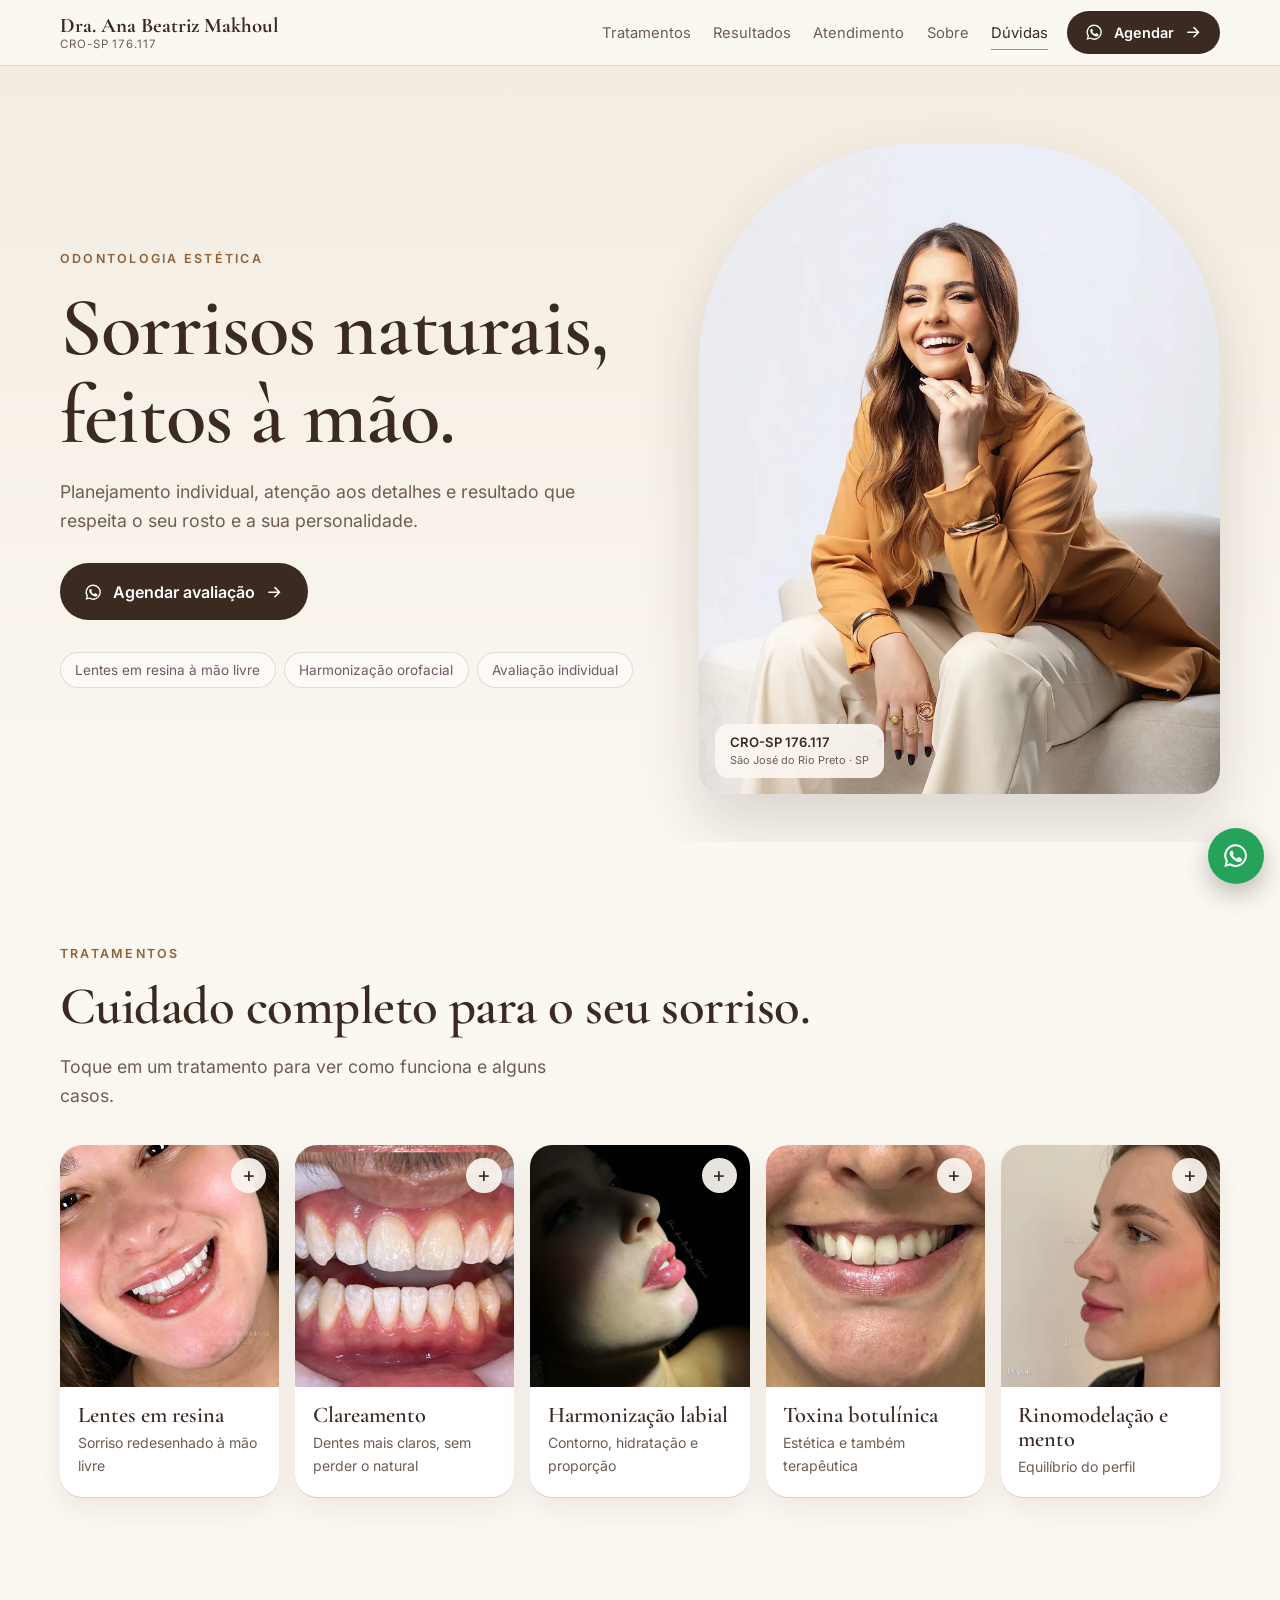
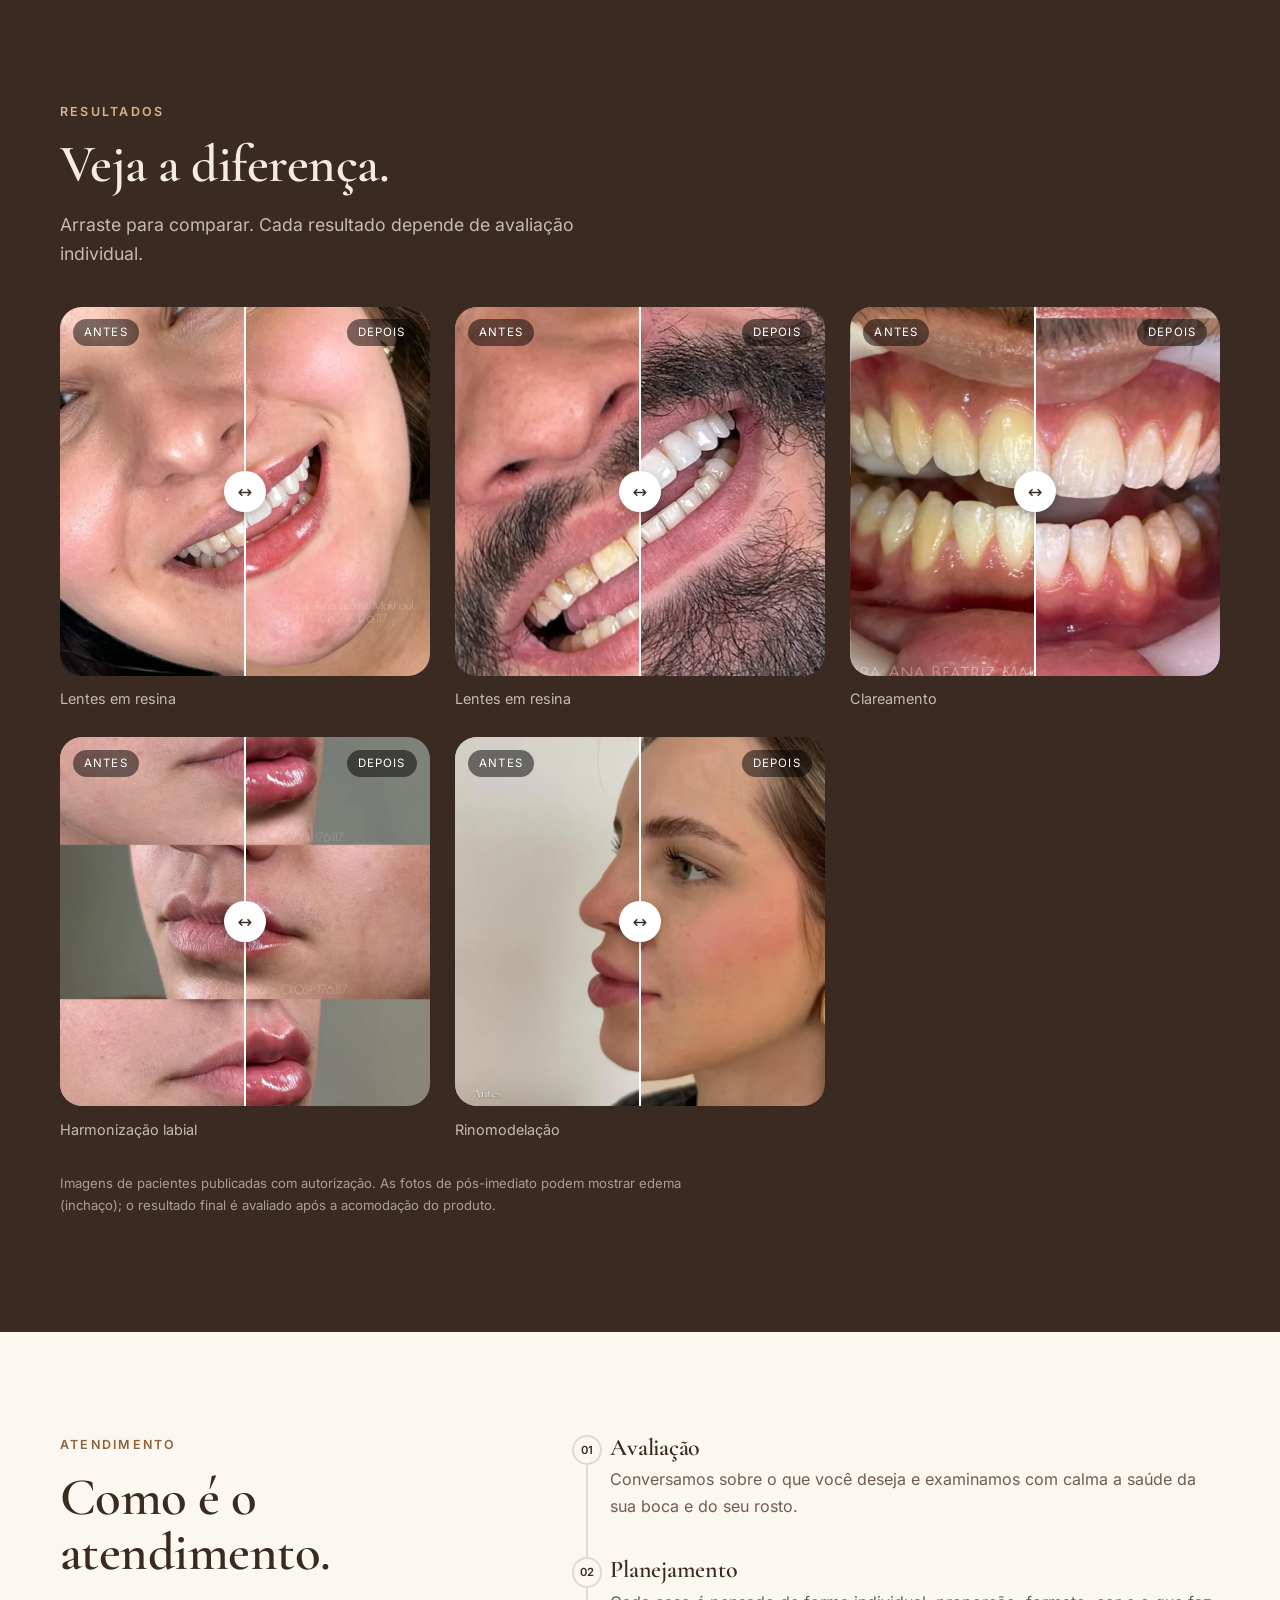
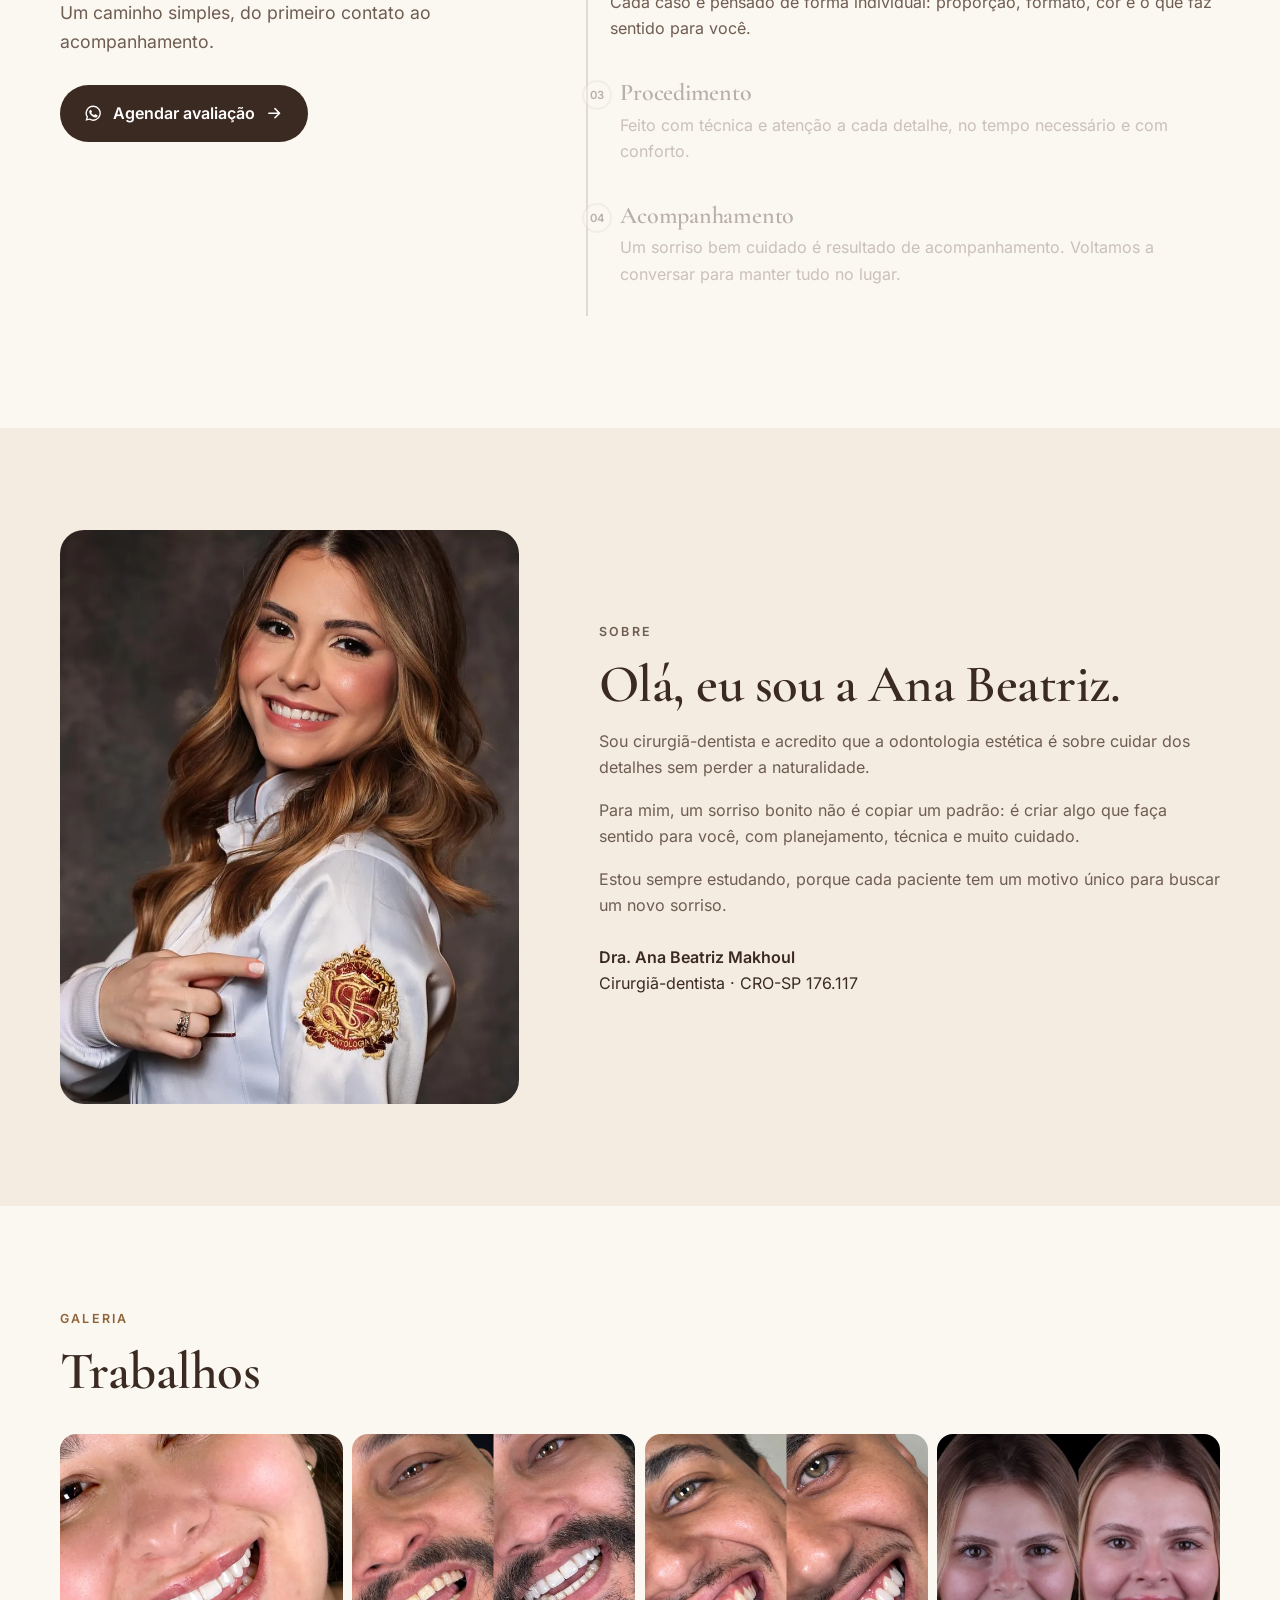
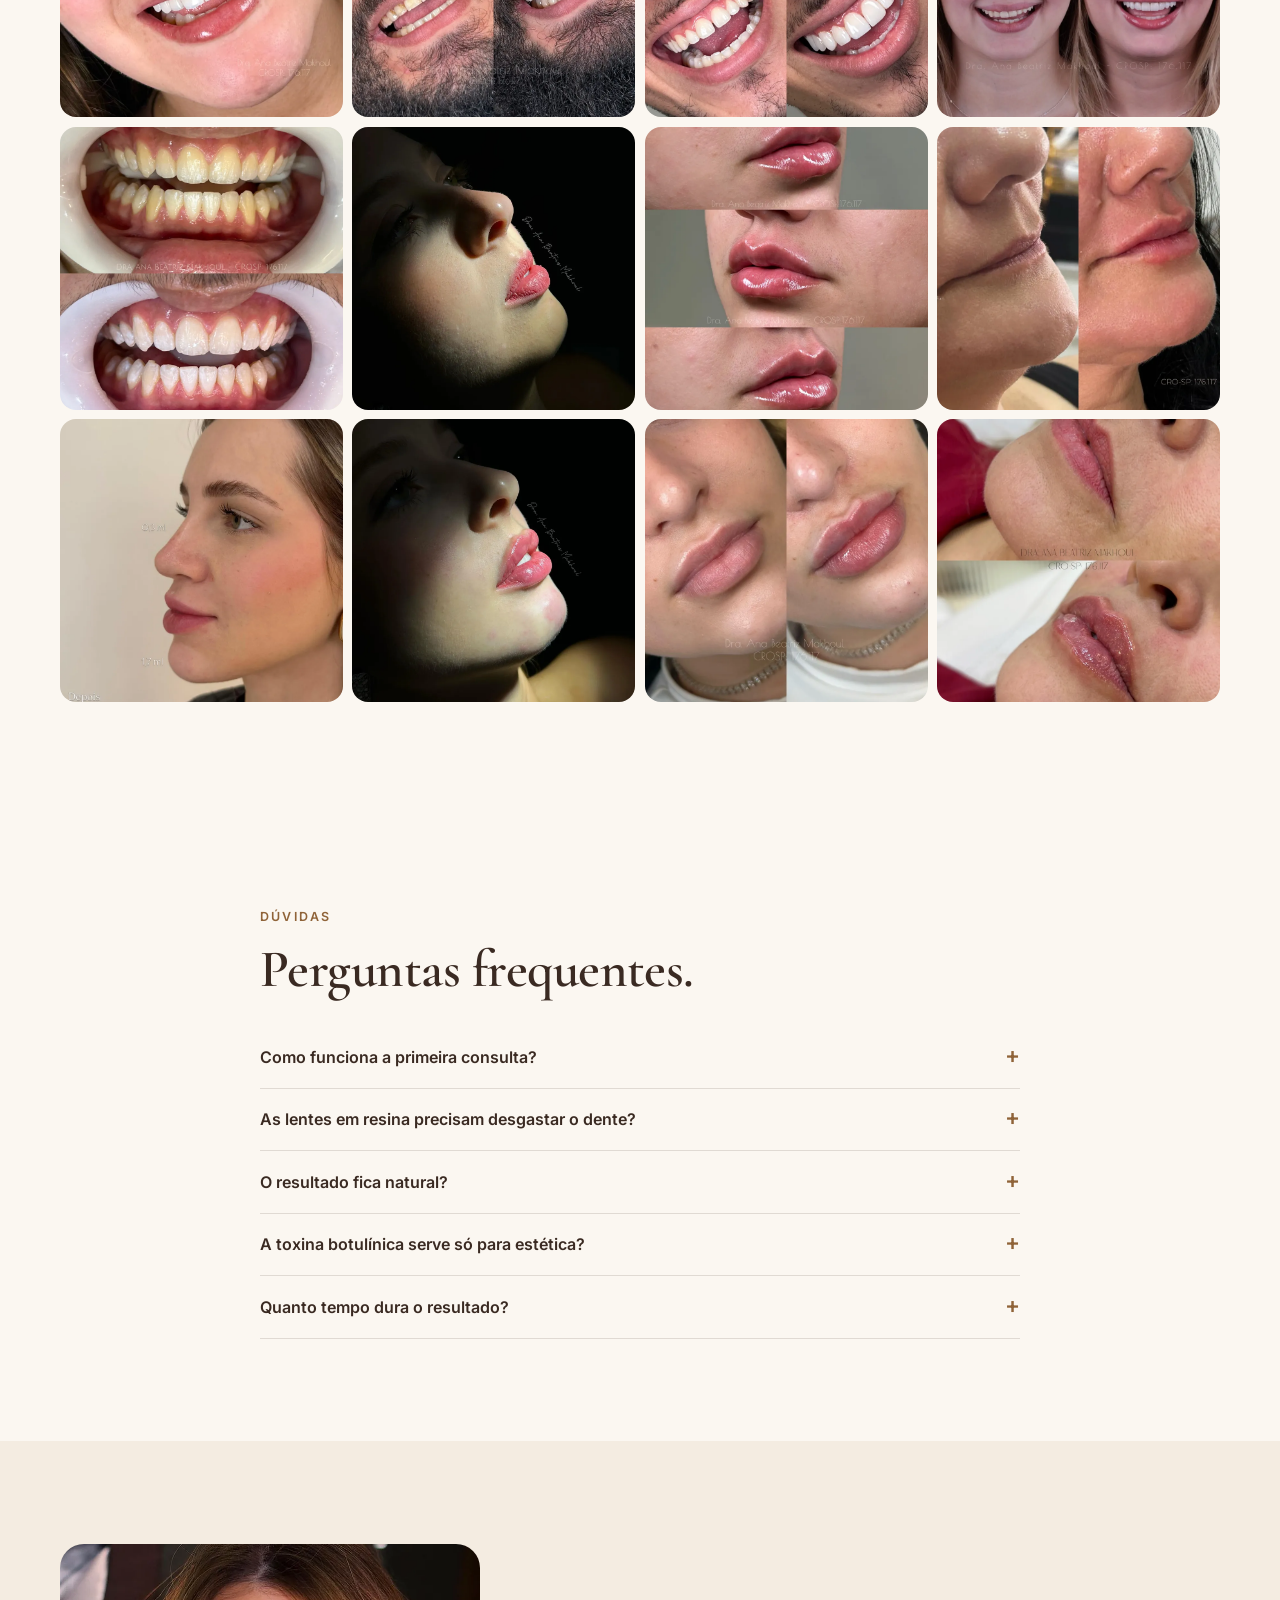
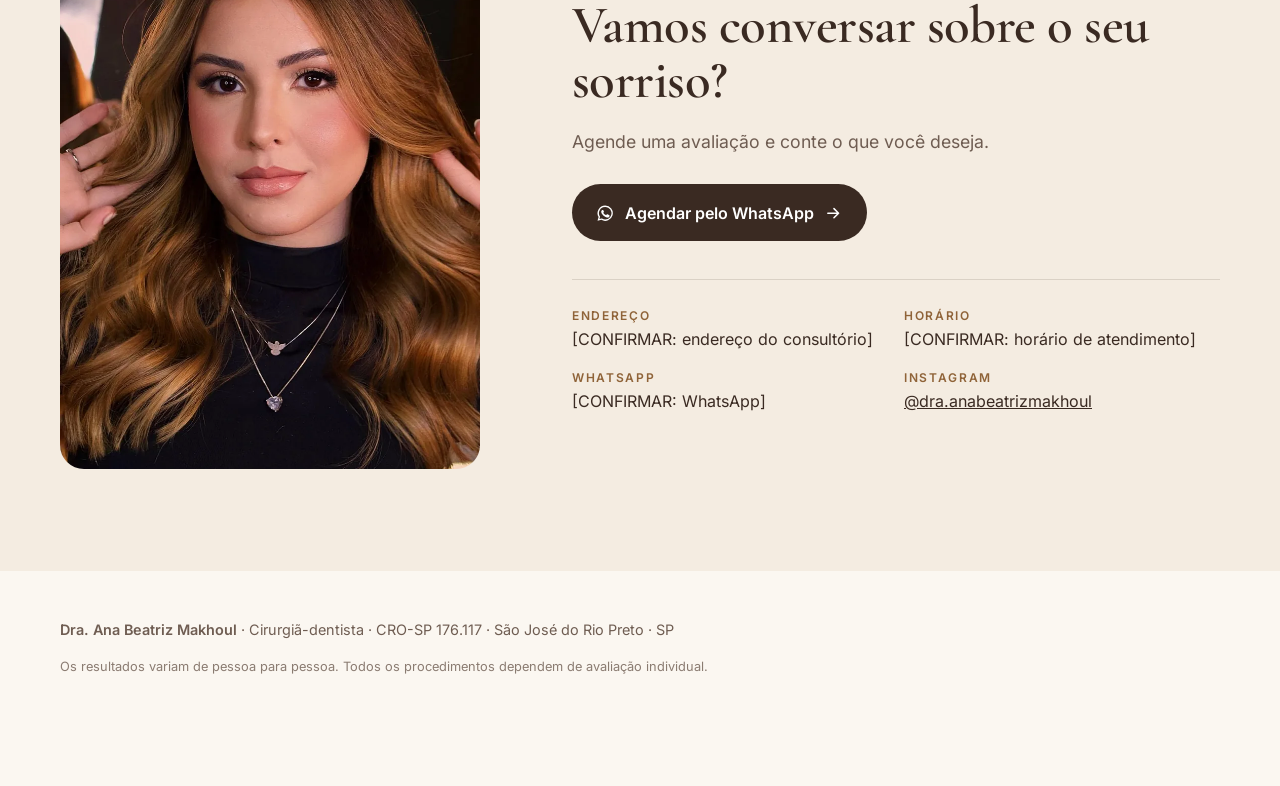
==== commit 4d3a42eb: "Add files via upload" ====
--- a/index.html
+++ b/index.html
@@ -1,7 +1,7 @@
 <!doctype html><html lang="pt-BR"><head><meta charset="utf-8"><meta name="viewport" content="width=device-width,initial-scale=1">
 <title>Dra. Ana Beatriz Makhoul | Dentista em São José do Rio Preto</title><meta name="description" content="Odontologia estética em São José do Rio Preto: lentes em resina feitas à mão livre, harmonização orofacial e cuidado com naturalidade. Agende sua avaliação."><meta name="theme-color" content="#f4ece1">
 <link rel="icon" href="data:image/svg+xml,%3Csvg xmlns='http://www.w3.org/2000/svg' viewBox='0 0 64 64'%3E%3Crect width='64' height='64' rx='16' fill='%233a2a22'/%3E%3Ctext x='32' y='42' font-family='Georgia,serif' font-size='28' font-weight='700' fill='%23e9c9a3' text-anchor='middle'%3EAB%3C/text%3E%3C/svg%3E">
-<meta property="og:type" content="website"><meta property="og:title" content="Dra. Ana Beatriz Makhoul | Dentista em São José do Rio Preto"><meta property="og:description" content="Odontologia estética em São José do Rio Preto: lentes em resina feitas à mão livre, harmonização orofacial e cuidado com naturalidade. Agende sua avaliação."><meta property="og:image" content="assets/og.jpg"><meta property="og:locale" content="pt_BR"><meta name="twitter:card" content="summary_large_image">
+<meta property="og:type" content="website"><meta property="og:title" content="Dra. Ana Beatriz Makhoul | Dentista em São José do Rio Preto"><meta property="og:description" content="Odontologia estética em São José do Rio Preto: lentes em resina feitas à mão livre, harmonização orofacial e cuidado com naturalidade. Agende sua avaliação."><meta property="og:image" content="og.jpg"><meta property="og:locale" content="pt_BR"><meta name="twitter:card" content="summary_large_image">
 <link rel="stylesheet" href="clinica.css"><script type="application/ld+json">{"@context": "https://schema.org", "@type": "Dentist", "name": "Dra. Ana Beatriz Makhoul", "areaServed": "São José do Rio Preto", "identifier": "CRO-SP 176.117", "sameAs": ["https://www.instagram.com/dra.anabeatrizmakhoul/"]}</script></head><body>
 <header class="topo"><a class="marca" href="#topo"><b>Dra. Ana Beatriz Makhoul</b><small>CRO-SP 176.117</small></a><nav class="menu" id="menu"><a href="#tratamentos">Tratamentos</a><a href="#resultados">Resultados</a><a href="#atendimento">Atendimento</a><a href="#sobre">Sobre</a><a href="#duvidas">Dúvidas</a></nav>
 <a class="btn btn-peq" href="https://wa.me/?text=Ol%C3%A1%2C%20Dra.%20Ana%20Beatriz%21%20Vi%20sua%20p%C3%A1gina%20e%20gostaria%20de%20agendar%20uma%20avalia%C3%A7%C3%A3o." target="_blank" rel="noopener noreferrer" data-cta="header"><svg class="ico" viewBox="0 0 24 24" fill="currentColor" aria-hidden="true"><path d="M12 2a10 10 0 0 0-8.6 15.1L2 22l5-1.3A10 10 0 1 0 12 2zm0 18.2a8.2 8.2 0 0 1-4.2-1.2l-.3-.2-3 .8.8-2.9-.2-.3A8.2 8.2 0 1 1 12 20.2zm4.5-6.1c-.2-.1-1.5-.7-1.7-.8s-.4-.1-.6.1-.7.8-.8 1-.3.2-.5.1a6.7 6.7 0 0 1-3.3-2.9c-.2-.4.2-.4.7-1.3.1-.2 0-.3 0-.4l-.8-1.8c-.2-.5-.4-.4-.6-.4h-.5a1 1 0 0 0-.7.3 3 3 0 0 0-.9 2.2 5.3 5.3 0 0 0 1.1 2.8 12 12 0 0 0 4.6 4c1.7.7 2.4.8 3.2.7a2.7 2.7 0 0 0 1.8-1.3 2.2 2.2 0 0 0 .2-1.3c-.1-.1-.3-.2-.5-.3z"/></svg><span>Agendar</span><svg class="ico" viewBox="0 0 24 24" fill="none" stroke="currentColor" stroke-width="2" stroke-linecap="round" stroke-linejoin="round" aria-hidden="true"><path d="M5 12h14M13 6l6 6-6 6"/></svg></a><button class="burger" id="burger" aria-label="Menu" aria-expanded="false"><i></i><i></i></button></header>
@@ -9,27 +9,27 @@
 <section class="hero"><div class="trilho hero-grid"><div class="hero-txt"><p class="kicker">Odontologia estética</p>
 <h1>Sorrisos naturais, feitos à mão.</h1><p class="lead">Planejamento individual, atenção aos detalhes e resultado que respeita o seu rosto e a sua personalidade.</p><a class="btn" href="https://wa.me/?text=Ol%C3%A1%2C%20Dra.%20Ana%20Beatriz%21%20Vi%20sua%20p%C3%A1gina%20e%20gostaria%20de%20agendar%20uma%20avalia%C3%A7%C3%A3o." target="_blank" rel="noopener noreferrer" data-cta="hero"><svg class="ico" viewBox="0 0 24 24" fill="currentColor" aria-hidden="true"><path d="M12 2a10 10 0 0 0-8.6 15.1L2 22l5-1.3A10 10 0 1 0 12 2zm0 18.2a8.2 8.2 0 0 1-4.2-1.2l-.3-.2-3 .8.8-2.9-.2-.3A8.2 8.2 0 1 1 12 20.2zm4.5-6.1c-.2-.1-1.5-.7-1.7-.8s-.4-.1-.6.1-.7.8-.8 1-.3.2-.5.1a6.7 6.7 0 0 1-3.3-2.9c-.2-.4.2-.4.7-1.3.1-.2 0-.3 0-.4l-.8-1.8c-.2-.5-.4-.4-.6-.4h-.5a1 1 0 0 0-.7.3 3 3 0 0 0-.9 2.2 5.3 5.3 0 0 0 1.1 2.8 12 12 0 0 0 4.6 4c1.7.7 2.4.8 3.2.7a2.7 2.7 0 0 0 1.8-1.3 2.2 2.2 0 0 0 .2-1.3c-.1-.1-.3-.2-.5-.3z"/></svg><span>Agendar avaliação</span><svg class="ico" viewBox="0 0 24 24" fill="none" stroke="currentColor" stroke-width="2" stroke-linecap="round" stroke-linejoin="round" aria-hidden="true"><path d="M5 12h14M13 6l6 6-6 6"/></svg></a>
 <ul class="chips"><li>Lentes em resina à mão livre</li><li>Harmonização orofacial</li><li>Avaliação individual</li></ul></div>
-<div class="hero-foto"><img class="" src="assets/fotos/2026-08-19_DcOrzcFkVyg_01.webp" alt="Dra. Ana Beatriz Makhoul" decoding="async"><span class="selo">CRO-SP 176.117<br><small>São José do Rio Preto · SP</small></span></div></div></section>
+<div class="hero-foto"><img class="" src="2026-08-19_DcOrzcFkVyg_01.webp" alt="Dra. Ana Beatriz Makhoul" decoding="async"><span class="selo">CRO-SP 176.117<br><small>São José do Rio Preto · SP</small></span></div></div></section>
 
 <section id="tratamentos" class="secao"><div class="trilho"><p class="kicker">Tratamentos</p><h2>Cuidado completo para o seu sorriso.</h2>
-<p class="lead">Toque em um tratamento para ver como funciona e alguns casos.</p><div class="cards-t"><button class="card-t" type="button" data-trat="0" aria-haspopup="dialog"><span class="card-foto"><img class="" src="assets/fotos/2026-10-05_DeGKN-hjh9l_01.webp" alt="Lentes em resina" loading="lazy" decoding="async"></span><span class="card-txt"><b>Lentes em resina</b><small>Sorriso redesenhado à mão livre</small></span><span class="card-mais" aria-hidden="true">+</span></button><button class="card-t" type="button" data-trat="1" aria-haspopup="dialog"><span class="card-foto"><img class="" src="assets/fotos/2026-08-20_DcRn6GjhQEe_depois.webp" alt="Clareamento" loading="lazy" decoding="async"></span><span class="card-txt"><b>Clareamento</b><small>Dentes mais claros, sem perder o natural</small></span><span class="card-mais" aria-hidden="true">+</span></button><button class="card-t" type="button" data-trat="2" aria-haspopup="dialog"><span class="card-foto"><img class="" src="assets/fotos/2026-04-13_DXFCZldDpZP_01.webp" alt="Harmonização labial" loading="lazy" decoding="async"></span><span class="card-txt"><b>Harmonização labial</b><small>Contorno, hidratação e proporção</small></span><span class="card-mais" aria-hidden="true">+</span></button><button class="card-t" type="button" data-trat="3" aria-haspopup="dialog"><span class="card-foto"><img class="" src="assets/fotos/2026-02-26_DVOo60Sjtzl_depois.webp" alt="Toxina botulínica" loading="lazy" decoding="async"></span><span class="card-txt"><b>Toxina botulínica</b><small>Estética e também terapêutica</small></span><span class="card-mais" aria-hidden="true">+</span></button><button class="card-t" type="button" data-trat="4" aria-haspopup="dialog"><span class="card-foto"><img class="" src="assets/fotos/2026-03-12_DVyzUsnjiwL_03.webp" alt="Rinomodelação e mento" loading="lazy" decoding="async"></span><span class="card-txt"><b>Rinomodelação e mento</b><small>Equilíbrio do perfil</small></span><span class="card-mais" aria-hidden="true">+</span></button></div></div></section>
-<template id="trat-0"><div class="painel-t"><h3>Lentes em resina</h3><p>Lentes de resina composta esculpidas à mão, uma a uma, respeitando a proporção, o formato e a individualidade do seu sorriso. Cada caso é planejado antes de começar.</p><ul class="pontos"><li>Planejamento individualizado</li><li>Esculpidas à mão livre</li><li>Resultado harmônico e natural</li></ul><div class="minis"><button type="button" class="mini" data-zoom><img class="" src="assets/fotos/2026-10-05_DeGKN-hjh9l_01.webp" alt="Lentes em resina" loading="lazy" decoding="async"></button><button type="button" class="mini" data-zoom><img class="" src="assets/fotos/2026-09-29_Dd4PB72R68p_01.webp" alt="Lentes em resina" loading="lazy" decoding="async"></button><button type="button" class="mini" data-zoom><img class="" src="assets/fotos/2026-09-19_Dde0jFChqP3_01.webp" alt="Lentes em resina" loading="lazy" decoding="async"></button><button type="button" class="mini" data-zoom><img class="" src="assets/fotos/2026-08-17_DcKE9aOR0yk_01.webp" alt="Lentes em resina" loading="lazy" decoding="async"></button><button type="button" class="mini" data-zoom><img class="" src="assets/fotos/2026-10-06_DeK6mvsuKZx_01.webp" alt="Lentes em resina" loading="lazy" decoding="async"></button></div><a class="btn" href="https://wa.me/?text=Ol%C3%A1%2C%20Dra.%20Ana%20Beatriz%21%20Vi%20sua%20p%C3%A1gina%20e%20quero%20saber%20mais%20sobre%20lentes%20em%20resina." target="_blank" rel="noopener noreferrer" data-cta="trat-lentes"><svg class="ico" viewBox="0 0 24 24" fill="currentColor" aria-hidden="true"><path d="M12 2a10 10 0 0 0-8.6 15.1L2 22l5-1.3A10 10 0 1 0 12 2zm0 18.2a8.2 8.2 0 0 1-4.2-1.2l-.3-.2-3 .8.8-2.9-.2-.3A8.2 8.2 0 1 1 12 20.2zm4.5-6.1c-.2-.1-1.5-.7-1.7-.8s-.4-.1-.6.1-.7.8-.8 1-.3.2-.5.1a6.7 6.7 0 0 1-3.3-2.9c-.2-.4.2-.4.7-1.3.1-.2 0-.3 0-.4l-.8-1.8c-.2-.5-.4-.4-.6-.4h-.5a1 1 0 0 0-.7.3 3 3 0 0 0-.9 2.2 5.3 5.3 0 0 0 1.1 2.8 12 12 0 0 0 4.6 4c1.7.7 2.4.8 3.2.7a2.7 2.7 0 0 0 1.8-1.3 2.2 2.2 0 0 0 .2-1.3c-.1-.1-.3-.2-.5-.3z"/></svg><span>Quero saber mais</span><svg class="ico" viewBox="0 0 24 24" fill="none" stroke="currentColor" stroke-width="2" stroke-linecap="round" stroke-linejoin="round" aria-hidden="true"><path d="M5 12h14M13 6l6 6-6 6"/></svg></a></div></template><template id="trat-1"><div class="painel-t"><h3>Clareamento</h3><p>Clareamento de consultório com avaliação prévia, para um sorriso mais iluminado e saudável, no tom certo para você.</p><ul class="pontos"><li>Avaliação antes de começar</li><li>Acompanhamento profissional</li><li>Tom natural</li></ul><div class="minis"><button type="button" class="mini" data-zoom><img class="" src="assets/fotos/2026-08-20_DcRn6GjhQEe_depois.webp" alt="Clareamento" loading="lazy" decoding="async"></button><button type="button" class="mini" data-zoom><img class="" src="assets/fotos/2026-08-20_DcRn6GjhQEe_01.webp" alt="Clareamento" loading="lazy" decoding="async"></button></div><a class="btn" href="https://wa.me/?text=Ol%C3%A1%2C%20Dra.%20Ana%20Beatriz%21%20Quero%20saber%20mais%20sobre%20clareamento%20dental." target="_blank" rel="noopener noreferrer" data-cta="trat-clareamento"><svg class="ico" viewBox="0 0 24 24" fill="currentColor" aria-hidden="true"><path d="M12 2a10 10 0 0 0-8.6 15.1L2 22l5-1.3A10 10 0 1 0 12 2zm0 18.2a8.2 8.2 0 0 1-4.2-1.2l-.3-.2-3 .8.8-2.9-.2-.3A8.2 8.2 0 1 1 12 20.2zm4.5-6.1c-.2-.1-1.5-.7-1.7-.8s-.4-.1-.6.1-.7.8-.8 1-.3.2-.5.1a6.7 6.7 0 0 1-3.3-2.9c-.2-.4.2-.4.7-1.3.1-.2 0-.3 0-.4l-.8-1.8c-.2-.5-.4-.4-.6-.4h-.5a1 1 0 0 0-.7.3 3 3 0 0 0-.9 2.2 5.3 5.3 0 0 0 1.1 2.8 12 12 0 0 0 4.6 4c1.7.7 2.4.8 3.2.7a2.7 2.7 0 0 0 1.8-1.3 2.2 2.2 0 0 0 .2-1.3c-.1-.1-.3-.2-.5-.3z"/></svg><span>Quero saber mais</span><svg class="ico" viewBox="0 0 24 24" fill="none" stroke="currentColor" stroke-width="2" stroke-linecap="round" stroke-linejoin="round" aria-hidden="true"><path d="M5 12h14M13 6l6 6-6 6"/></svg></a></div></template><template id="trat-2"><div class="painel-t"><h3>Harmonização labial</h3><p>Preenchimento labial feito aos poucos, no volume que combina com o seu rosto e com o que você deseja, sem exageros.</p><ul class="pontos"><li>Quantidade definida caso a caso</li><li>Contorno e proporção</li><li>Resultado discreto</li></ul><div class="minis"><button type="button" class="mini" data-zoom><img class="" src="assets/fotos/2026-04-13_DXFCZldDpZP_01.webp" alt="Harmonização labial" loading="lazy" decoding="async"></button><button type="button" class="mini" data-zoom><img class="" src="assets/fotos/2026-07-25_DbOBxZtDv-D_01.webp" alt="Harmonização labial" loading="lazy" decoding="async"></button><button type="button" class="mini" data-zoom><img class="" src="assets/fotos/2026-04-17_DXPM-emDsQ8_01.webp" alt="Harmonização labial" loading="lazy" decoding="async"></button><button type="button" class="mini" data-zoom><img class="" src="assets/fotos/2026-03-13_DV1qMbTAb38_01.webp" alt="Harmonização labial" loading="lazy" decoding="async"></button><button type="button" class="mini" data-zoom><img class="" src="assets/fotos/2026-09-15_DdUI8JaO76k_01.webp" alt="Harmonização labial" loading="lazy" decoding="async"></button></div><a class="btn" href="https://wa.me/?text=Ol%C3%A1%2C%20Dra.%20Ana%20Beatriz%21%20Quero%20saber%20mais%20sobre%20harmoniza%C3%A7%C3%A3o%20labial." target="_blank" rel="noopener noreferrer" data-cta="trat-labios"><svg class="ico" viewBox="0 0 24 24" fill="currentColor" aria-hidden="true"><path d="M12 2a10 10 0 0 0-8.6 15.1L2 22l5-1.3A10 10 0 1 0 12 2zm0 18.2a8.2 8.2 0 0 1-4.2-1.2l-.3-.2-3 .8.8-2.9-.2-.3A8.2 8.2 0 1 1 12 20.2zm4.5-6.1c-.2-.1-1.5-.7-1.7-.8s-.4-.1-.6.1-.7.8-.8 1-.3.2-.5.1a6.7 6.7 0 0 1-3.3-2.9c-.2-.4.2-.4.7-1.3.1-.2 0-.3 0-.4l-.8-1.8c-.2-.5-.4-.4-.6-.4h-.5a1 1 0 0 0-.7.3 3 3 0 0 0-.9 2.2 5.3 5.3 0 0 0 1.1 2.8 12 12 0 0 0 4.6 4c1.7.7 2.4.8 3.2.7a2.7 2.7 0 0 0 1.8-1.3 2.2 2.2 0 0 0 .2-1.3c-.1-.1-.3-.2-.5-.3z"/></svg><span>Quero saber mais</span><svg class="ico" viewBox="0 0 24 24" fill="none" stroke="currentColor" stroke-width="2" stroke-linecap="round" stroke-linejoin="round" aria-hidden="true"><path d="M5 12h14M13 6l6 6-6 6"/></svg></a></div></template><template id="trat-3"><div class="painel-t"><h3>Toxina botulínica</h3><p>Indicada para suavizar expressões, equilibrar o sorriso gengival e também no cuidado com bruxismo e dor orofacial, sempre após avaliação.</p><ul class="pontos"><li>Sorriso gengival</li><li>Bruxismo e DTM</li><li>Avaliação individualizada</li></ul><div class="minis"><button type="button" class="mini" data-zoom><img class="" src="assets/fotos/2026-02-26_DVOo60Sjtzl_depois.webp" alt="Toxina botulínica" loading="lazy" decoding="async"></button><button type="button" class="mini" data-zoom><img class="" src="assets/fotos/2026-02-26_DVOo60Sjtzl_01.webp" alt="Toxina botulínica" loading="lazy" decoding="async"></button><button type="button" class="mini" data-zoom><img class="" src="assets/fotos/2026-04-08_DW4U5aAjsow_01.webp" alt="Toxina botulínica" loading="lazy" decoding="async"></button></div><a class="btn" href="https://wa.me/?text=Ol%C3%A1%2C%20Dra.%20Ana%20Beatriz%21%20Quero%20saber%20mais%20sobre%20toxina%20botul%C3%ADnica." target="_blank" rel="noopener noreferrer" data-cta="trat-toxina"><svg class="ico" viewBox="0 0 24 24" fill="currentColor" aria-hidden="true"><path d="M12 2a10 10 0 0 0-8.6 15.1L2 22l5-1.3A10 10 0 1 0 12 2zm0 18.2a8.2 8.2 0 0 1-4.2-1.2l-.3-.2-3 .8.8-2.9-.2-.3A8.2 8.2 0 1 1 12 20.2zm4.5-6.1c-.2-.1-1.5-.7-1.7-.8s-.4-.1-.6.1-.7.8-.8 1-.3.2-.5.1a6.7 6.7 0 0 1-3.3-2.9c-.2-.4.2-.4.7-1.3.1-.2 0-.3 0-.4l-.8-1.8c-.2-.5-.4-.4-.6-.4h-.5a1 1 0 0 0-.7.3 3 3 0 0 0-.9 2.2 5.3 5.3 0 0 0 1.1 2.8 12 12 0 0 0 4.6 4c1.7.7 2.4.8 3.2.7a2.7 2.7 0 0 0 1.8-1.3 2.2 2.2 0 0 0 .2-1.3c-.1-.1-.3-.2-.5-.3z"/></svg><span>Quero saber mais</span><svg class="ico" viewBox="0 0 24 24" fill="none" stroke="currentColor" stroke-width="2" stroke-linecap="round" stroke-linejoin="round" aria-hidden="true"><path d="M5 12h14M13 6l6 6-6 6"/></svg></a></div></template><template id="trat-4"><div class="painel-t"><h3>Rinomodelação e mento</h3><p>Harmonização do perfil com rinomodelação e projeção de mento, buscando equilíbrio entre as feições e preservando a sua identidade.</p><ul class="pontos"><li>Perfil equilibrado</li><li>Pouco produto, planejamento preciso</li><li>Naturalidade</li></ul><div class="minis"><button type="button" class="mini" data-zoom><img class="" src="assets/fotos/2026-03-12_DVyzUsnjiwL_03.webp" alt="Rinomodelação e mento" loading="lazy" decoding="async"></button><button type="button" class="mini" data-zoom><img class="" src="assets/fotos/2026-03-12_DVyzUsnjiwL_02.webp" alt="Rinomodelação e mento" loading="lazy" decoding="async"></button><button type="button" class="mini" data-zoom><img class="" src="assets/fotos/2026-03-12_DVyzUsnjiwL_01.webp" alt="Rinomodelação e mento" loading="lazy" decoding="async"></button></div><a class="btn" href="https://wa.me/?text=Ol%C3%A1%2C%20Dra.%20Ana%20Beatriz%21%20Quero%20saber%20mais%20sobre%20rinomodela%C3%A7%C3%A3o%20e%20mento." target="_blank" rel="noopener noreferrer" data-cta="trat-rino"><svg class="ico" viewBox="0 0 24 24" fill="currentColor" aria-hidden="true"><path d="M12 2a10 10 0 0 0-8.6 15.1L2 22l5-1.3A10 10 0 1 0 12 2zm0 18.2a8.2 8.2 0 0 1-4.2-1.2l-.3-.2-3 .8.8-2.9-.2-.3A8.2 8.2 0 1 1 12 20.2zm4.5-6.1c-.2-.1-1.5-.7-1.7-.8s-.4-.1-.6.1-.7.8-.8 1-.3.2-.5.1a6.7 6.7 0 0 1-3.3-2.9c-.2-.4.2-.4.7-1.3.1-.2 0-.3 0-.4l-.8-1.8c-.2-.5-.4-.4-.6-.4h-.5a1 1 0 0 0-.7.3 3 3 0 0 0-.9 2.2 5.3 5.3 0 0 0 1.1 2.8 12 12 0 0 0 4.6 4c1.7.7 2.4.8 3.2.7a2.7 2.7 0 0 0 1.8-1.3 2.2 2.2 0 0 0 .2-1.3c-.1-.1-.3-.2-.5-.3z"/></svg><span>Quero saber mais</span><svg class="ico" viewBox="0 0 24 24" fill="none" stroke="currentColor" stroke-width="2" stroke-linecap="round" stroke-linejoin="round" aria-hidden="true"><path d="M5 12h14M13 6l6 6-6 6"/></svg></a></div></template>
+<p class="lead">Toque em um tratamento para ver como funciona e alguns casos.</p><div class="cards-t"><button class="card-t" type="button" data-trat="0" aria-haspopup="dialog"><span class="card-foto"><img class="" src="2026-10-05_DeGKN-hjh9l_01.webp" alt="Lentes em resina" loading="lazy" decoding="async"></span><span class="card-txt"><b>Lentes em resina</b><small>Sorriso redesenhado à mão livre</small></span><span class="card-mais" aria-hidden="true">+</span></button><button class="card-t" type="button" data-trat="1" aria-haspopup="dialog"><span class="card-foto"><img class="" src="2026-08-20_DcRn6GjhQEe_depois.webp" alt="Clareamento" loading="lazy" decoding="async"></span><span class="card-txt"><b>Clareamento</b><small>Dentes mais claros, sem perder o natural</small></span><span class="card-mais" aria-hidden="true">+</span></button><button class="card-t" type="button" data-trat="2" aria-haspopup="dialog"><span class="card-foto"><img class="" src="2026-04-13_DXFCZldDpZP_01.webp" alt="Harmonização labial" loading="lazy" decoding="async"></span><span class="card-txt"><b>Harmonização labial</b><small>Contorno, hidratação e proporção</small></span><span class="card-mais" aria-hidden="true">+</span></button><button class="card-t" type="button" data-trat="3" aria-haspopup="dialog"><span class="card-foto"><img class="" src="2026-02-26_DVOo60Sjtzl_depois.webp" alt="Toxina botulínica" loading="lazy" decoding="async"></span><span class="card-txt"><b>Toxina botulínica</b><small>Estética e também terapêutica</small></span><span class="card-mais" aria-hidden="true">+</span></button><button class="card-t" type="button" data-trat="4" aria-haspopup="dialog"><span class="card-foto"><img class="" src="2026-03-12_DVyzUsnjiwL_03.webp" alt="Rinomodelação e mento" loading="lazy" decoding="async"></span><span class="card-txt"><b>Rinomodelação e mento</b><small>Equilíbrio do perfil</small></span><span class="card-mais" aria-hidden="true">+</span></button></div></div></section>
+<template id="trat-0"><div class="painel-t"><h3>Lentes em resina</h3><p>Lentes de resina composta esculpidas à mão, uma a uma, respeitando a proporção, o formato e a individualidade do seu sorriso. Cada caso é planejado antes de começar.</p><ul class="pontos"><li>Planejamento individualizado</li><li>Esculpidas à mão livre</li><li>Resultado harmônico e natural</li></ul><div class="minis"><button type="button" class="mini" data-zoom><img class="" src="2026-10-05_DeGKN-hjh9l_01.webp" alt="Lentes em resina" loading="lazy" decoding="async"></button><button type="button" class="mini" data-zoom><img class="" src="2026-09-29_Dd4PB72R68p_01.webp" alt="Lentes em resina" loading="lazy" decoding="async"></button><button type="button" class="mini" data-zoom><img class="" src="2026-09-19_Dde0jFChqP3_01.webp" alt="Lentes em resina" loading="lazy" decoding="async"></button><button type="button" class="mini" data-zoom><img class="" src="2026-08-17_DcKE9aOR0yk_01.webp" alt="Lentes em resina" loading="lazy" decoding="async"></button><button type="button" class="mini" data-zoom><img class="" src="2026-10-06_DeK6mvsuKZx_01.webp" alt="Lentes em resina" loading="lazy" decoding="async"></button></div><a class="btn" href="https://wa.me/?text=Ol%C3%A1%2C%20Dra.%20Ana%20Beatriz%21%20Vi%20sua%20p%C3%A1gina%20e%20quero%20saber%20mais%20sobre%20lentes%20em%20resina." target="_blank" rel="noopener noreferrer" data-cta="trat-lentes"><svg class="ico" viewBox="0 0 24 24" fill="currentColor" aria-hidden="true"><path d="M12 2a10 10 0 0 0-8.6 15.1L2 22l5-1.3A10 10 0 1 0 12 2zm0 18.2a8.2 8.2 0 0 1-4.2-1.2l-.3-.2-3 .8.8-2.9-.2-.3A8.2 8.2 0 1 1 12 20.2zm4.5-6.1c-.2-.1-1.5-.7-1.7-.8s-.4-.1-.6.1-.7.8-.8 1-.3.2-.5.1a6.7 6.7 0 0 1-3.3-2.9c-.2-.4.2-.4.7-1.3.1-.2 0-.3 0-.4l-.8-1.8c-.2-.5-.4-.4-.6-.4h-.5a1 1 0 0 0-.7.3 3 3 0 0 0-.9 2.2 5.3 5.3 0 0 0 1.1 2.8 12 12 0 0 0 4.6 4c1.7.7 2.4.8 3.2.7a2.7 2.7 0 0 0 1.8-1.3 2.2 2.2 0 0 0 .2-1.3c-.1-.1-.3-.2-.5-.3z"/></svg><span>Quero saber mais</span><svg class="ico" viewBox="0 0 24 24" fill="none" stroke="currentColor" stroke-width="2" stroke-linecap="round" stroke-linejoin="round" aria-hidden="true"><path d="M5 12h14M13 6l6 6-6 6"/></svg></a></div></template><template id="trat-1"><div class="painel-t"><h3>Clareamento</h3><p>Clareamento de consultório com avaliação prévia, para um sorriso mais iluminado e saudável, no tom certo para você.</p><ul class="pontos"><li>Avaliação antes de começar</li><li>Acompanhamento profissional</li><li>Tom natural</li></ul><div class="minis"><button type="button" class="mini" data-zoom><img class="" src="2026-08-20_DcRn6GjhQEe_depois.webp" alt="Clareamento" loading="lazy" decoding="async"></button><button type="button" class="mini" data-zoom><img class="" src="2026-08-20_DcRn6GjhQEe_01.webp" alt="Clareamento" loading="lazy" decoding="async"></button></div><a class="btn" href="https://wa.me/?text=Ol%C3%A1%2C%20Dra.%20Ana%20Beatriz%21%20Quero%20saber%20mais%20sobre%20clareamento%20dental." target="_blank" rel="noopener noreferrer" data-cta="trat-clareamento"><svg class="ico" viewBox="0 0 24 24" fill="currentColor" aria-hidden="true"><path d="M12 2a10 10 0 0 0-8.6 15.1L2 22l5-1.3A10 10 0 1 0 12 2zm0 18.2a8.2 8.2 0 0 1-4.2-1.2l-.3-.2-3 .8.8-2.9-.2-.3A8.2 8.2 0 1 1 12 20.2zm4.5-6.1c-.2-.1-1.5-.7-1.7-.8s-.4-.1-.6.1-.7.8-.8 1-.3.2-.5.1a6.7 6.7 0 0 1-3.3-2.9c-.2-.4.2-.4.7-1.3.1-.2 0-.3 0-.4l-.8-1.8c-.2-.5-.4-.4-.6-.4h-.5a1 1 0 0 0-.7.3 3 3 0 0 0-.9 2.2 5.3 5.3 0 0 0 1.1 2.8 12 12 0 0 0 4.6 4c1.7.7 2.4.8 3.2.7a2.7 2.7 0 0 0 1.8-1.3 2.2 2.2 0 0 0 .2-1.3c-.1-.1-.3-.2-.5-.3z"/></svg><span>Quero saber mais</span><svg class="ico" viewBox="0 0 24 24" fill="none" stroke="currentColor" stroke-width="2" stroke-linecap="round" stroke-linejoin="round" aria-hidden="true"><path d="M5 12h14M13 6l6 6-6 6"/></svg></a></div></template><template id="trat-2"><div class="painel-t"><h3>Harmonização labial</h3><p>Preenchimento labial feito aos poucos, no volume que combina com o seu rosto e com o que você deseja, sem exageros.</p><ul class="pontos"><li>Quantidade definida caso a caso</li><li>Contorno e proporção</li><li>Resultado discreto</li></ul><div class="minis"><button type="button" class="mini" data-zoom><img class="" src="2026-04-13_DXFCZldDpZP_01.webp" alt="Harmonização labial" loading="lazy" decoding="async"></button><button type="button" class="mini" data-zoom><img class="" src="2026-07-25_DbOBxZtDv-D_01.webp" alt="Harmonização labial" loading="lazy" decoding="async"></button><button type="button" class="mini" data-zoom><img class="" src="2026-04-17_DXPM-emDsQ8_01.webp" alt="Harmonização labial" loading="lazy" decoding="async"></button><button type="button" class="mini" data-zoom><img class="" src="2026-03-13_DV1qMbTAb38_01.webp" alt="Harmonização labial" loading="lazy" decoding="async"></button><button type="button" class="mini" data-zoom><img class="" src="2026-09-15_DdUI8JaO76k_01.webp" alt="Harmonização labial" loading="lazy" decoding="async"></button></div><a class="btn" href="https://wa.me/?text=Ol%C3%A1%2C%20Dra.%20Ana%20Beatriz%21%20Quero%20saber%20mais%20sobre%20harmoniza%C3%A7%C3%A3o%20labial." target="_blank" rel="noopener noreferrer" data-cta="trat-labios"><svg class="ico" viewBox="0 0 24 24" fill="currentColor" aria-hidden="true"><path d="M12 2a10 10 0 0 0-8.6 15.1L2 22l5-1.3A10 10 0 1 0 12 2zm0 18.2a8.2 8.2 0 0 1-4.2-1.2l-.3-.2-3 .8.8-2.9-.2-.3A8.2 8.2 0 1 1 12 20.2zm4.5-6.1c-.2-.1-1.5-.7-1.7-.8s-.4-.1-.6.1-.7.8-.8 1-.3.2-.5.1a6.7 6.7 0 0 1-3.3-2.9c-.2-.4.2-.4.7-1.3.1-.2 0-.3 0-.4l-.8-1.8c-.2-.5-.4-.4-.6-.4h-.5a1 1 0 0 0-.7.3 3 3 0 0 0-.9 2.2 5.3 5.3 0 0 0 1.1 2.8 12 12 0 0 0 4.6 4c1.7.7 2.4.8 3.2.7a2.7 2.7 0 0 0 1.8-1.3 2.2 2.2 0 0 0 .2-1.3c-.1-.1-.3-.2-.5-.3z"/></svg><span>Quero saber mais</span><svg class="ico" viewBox="0 0 24 24" fill="none" stroke="currentColor" stroke-width="2" stroke-linecap="round" stroke-linejoin="round" aria-hidden="true"><path d="M5 12h14M13 6l6 6-6 6"/></svg></a></div></template><template id="trat-3"><div class="painel-t"><h3>Toxina botulínica</h3><p>Indicada para suavizar expressões, equilibrar o sorriso gengival e também no cuidado com bruxismo e dor orofacial, sempre após avaliação.</p><ul class="pontos"><li>Sorriso gengival</li><li>Bruxismo e DTM</li><li>Avaliação individualizada</li></ul><div class="minis"><button type="button" class="mini" data-zoom><img class="" src="2026-02-26_DVOo60Sjtzl_depois.webp" alt="Toxina botulínica" loading="lazy" decoding="async"></button><button type="button" class="mini" data-zoom><img class="" src="2026-02-26_DVOo60Sjtzl_01.webp" alt="Toxina botulínica" loading="lazy" decoding="async"></button><button type="button" class="mini" data-zoom><img class="" src="2026-04-08_DW4U5aAjsow_01.webp" alt="Toxina botulínica" loading="lazy" decoding="async"></button></div><a class="btn" href="https://wa.me/?text=Ol%C3%A1%2C%20Dra.%20Ana%20Beatriz%21%20Quero%20saber%20mais%20sobre%20toxina%20botul%C3%ADnica." target="_blank" rel="noopener noreferrer" data-cta="trat-toxina"><svg class="ico" viewBox="0 0 24 24" fill="currentColor" aria-hidden="true"><path d="M12 2a10 10 0 0 0-8.6 15.1L2 22l5-1.3A10 10 0 1 0 12 2zm0 18.2a8.2 8.2 0 0 1-4.2-1.2l-.3-.2-3 .8.8-2.9-.2-.3A8.2 8.2 0 1 1 12 20.2zm4.5-6.1c-.2-.1-1.5-.7-1.7-.8s-.4-.1-.6.1-.7.8-.8 1-.3.2-.5.1a6.7 6.7 0 0 1-3.3-2.9c-.2-.4.2-.4.7-1.3.1-.2 0-.3 0-.4l-.8-1.8c-.2-.5-.4-.4-.6-.4h-.5a1 1 0 0 0-.7.3 3 3 0 0 0-.9 2.2 5.3 5.3 0 0 0 1.1 2.8 12 12 0 0 0 4.6 4c1.7.7 2.4.8 3.2.7a2.7 2.7 0 0 0 1.8-1.3 2.2 2.2 0 0 0 .2-1.3c-.1-.1-.3-.2-.5-.3z"/></svg><span>Quero saber mais</span><svg class="ico" viewBox="0 0 24 24" fill="none" stroke="currentColor" stroke-width="2" stroke-linecap="round" stroke-linejoin="round" aria-hidden="true"><path d="M5 12h14M13 6l6 6-6 6"/></svg></a></div></template><template id="trat-4"><div class="painel-t"><h3>Rinomodelação e mento</h3><p>Harmonização do perfil com rinomodelação e projeção de mento, buscando equilíbrio entre as feições e preservando a sua identidade.</p><ul class="pontos"><li>Perfil equilibrado</li><li>Pouco produto, planejamento preciso</li><li>Naturalidade</li></ul><div class="minis"><button type="button" class="mini" data-zoom><img class="" src="2026-03-12_DVyzUsnjiwL_03.webp" alt="Rinomodelação e mento" loading="lazy" decoding="async"></button><button type="button" class="mini" data-zoom><img class="" src="2026-03-12_DVyzUsnjiwL_02.webp" alt="Rinomodelação e mento" loading="lazy" decoding="async"></button><button type="button" class="mini" data-zoom><img class="" src="2026-03-12_DVyzUsnjiwL_01.webp" alt="Rinomodelação e mento" loading="lazy" decoding="async"></button></div><a class="btn" href="https://wa.me/?text=Ol%C3%A1%2C%20Dra.%20Ana%20Beatriz%21%20Quero%20saber%20mais%20sobre%20rinomodela%C3%A7%C3%A3o%20e%20mento." target="_blank" rel="noopener noreferrer" data-cta="trat-rino"><svg class="ico" viewBox="0 0 24 24" fill="currentColor" aria-hidden="true"><path d="M12 2a10 10 0 0 0-8.6 15.1L2 22l5-1.3A10 10 0 1 0 12 2zm0 18.2a8.2 8.2 0 0 1-4.2-1.2l-.3-.2-3 .8.8-2.9-.2-.3A8.2 8.2 0 1 1 12 20.2zm4.5-6.1c-.2-.1-1.5-.7-1.7-.8s-.4-.1-.6.1-.7.8-.8 1-.3.2-.5.1a6.7 6.7 0 0 1-3.3-2.9c-.2-.4.2-.4.7-1.3.1-.2 0-.3 0-.4l-.8-1.8c-.2-.5-.4-.4-.6-.4h-.5a1 1 0 0 0-.7.3 3 3 0 0 0-.9 2.2 5.3 5.3 0 0 0 1.1 2.8 12 12 0 0 0 4.6 4c1.7.7 2.4.8 3.2.7a2.7 2.7 0 0 0 1.8-1.3 2.2 2.2 0 0 0 .2-1.3c-.1-.1-.3-.2-.5-.3z"/></svg><span>Quero saber mais</span><svg class="ico" viewBox="0 0 24 24" fill="none" stroke="currentColor" stroke-width="2" stroke-linecap="round" stroke-linejoin="round" aria-hidden="true"><path d="M5 12h14M13 6l6 6-6 6"/></svg></a></div></template>
 
 <section id="resultados" class="secao escura"><div class="trilho"><p class="kicker">Resultados</p><h2>Veja a diferença.</h2><p class="lead">Arraste para comparar. Cada resultado depende de avaliação individual.</p>
-<div class="bas"><figure class="ba" data-ba style="--pos:50%"><div class="ba-img"><img class="" src="assets/fotos/2026-10-05_DeGKN-hjh9l_01.webp" alt="Lentes em resina depois" loading="lazy" decoding="async"><div class="ba-antes"><img class="" src="assets/fotos/2026-10-05_DeGKN-hjh9l_02.webp" alt="Lentes em resina antes" loading="lazy" decoding="async"></div><span class="ba-tag a">Antes</span><span class="ba-tag d">Depois</span><span class="ba-linha"></span><input type="range" min="0" max="100" value="50" aria-label="Comparar antes e depois — Lentes em resina"></div><figcaption>Lentes em resina</figcaption></figure><figure class="ba" data-ba style="--pos:50%"><div class="ba-img"><img class="" src="assets/fotos/2026-09-29_Dd4PB72R68p_depois.webp" alt="Lentes em resina depois" loading="lazy" decoding="async"><div class="ba-antes"><img class="" src="assets/fotos/2026-09-29_Dd4PB72R68p_antes.webp" alt="Lentes em resina antes" loading="lazy" decoding="async"></div><span class="ba-tag a">Antes</span><span class="ba-tag d">Depois</span><span class="ba-linha"></span><input type="range" min="0" max="100" value="50" aria-label="Comparar antes e depois — Lentes em resina"></div><figcaption>Lentes em resina</figcaption></figure><figure class="ba" data-ba style="--pos:50%"><div class="ba-img"><img class="" src="assets/fotos/2026-08-20_DcRn6GjhQEe_depois.webp" alt="Clareamento depois" loading="lazy" decoding="async"><div class="ba-antes"><img class="" src="assets/fotos/2026-08-20_DcRn6GjhQEe_antes.webp" alt="Clareamento antes" loading="lazy" decoding="async"></div><span class="ba-tag a">Antes</span><span class="ba-tag d">Depois</span><span class="ba-linha"></span><input type="range" min="0" max="100" value="50" aria-label="Comparar antes e depois — Clareamento"></div><figcaption>Clareamento</figcaption></figure><figure class="ba" data-ba style="--pos:50%"><div class="ba-img"><img class="" src="assets/fotos/2026-07-25_DbOBxZtDv-D_01.webp" alt="Harmonização labial depois" loading="lazy" decoding="async"><div class="ba-antes"><img class="" src="assets/fotos/2026-07-25_DbOBxZtDv-D_02.webp" alt="Harmonização labial antes" loading="lazy" decoding="async"></div><span class="ba-tag a">Antes</span><span class="ba-tag d">Depois</span><span class="ba-linha"></span><input type="range" min="0" max="100" value="50" aria-label="Comparar antes e depois — Harmonização labial"></div><figcaption>Harmonização labial</figcaption></figure><figure class="ba" data-ba style="--pos:50%"><div class="ba-img"><img class="" src="assets/fotos/2026-03-12_DVyzUsnjiwL_03.webp" alt="Rinomodelação depois" loading="lazy" decoding="async"><div class="ba-antes"><img class="" src="assets/fotos/2026-03-12_DVyzUsnjiwL_02.webp" alt="Rinomodelação antes" loading="lazy" decoding="async"></div><span class="ba-tag a">Antes</span><span class="ba-tag d">Depois</span><span class="ba-linha"></span><input type="range" min="0" max="100" value="50" aria-label="Comparar antes e depois — Rinomodelação"></div><figcaption>Rinomodelação</figcaption></figure></div><p class="aviso">Imagens de pacientes publicadas com autorização. As fotos de pós-imediato podem mostrar edema (inchaço); o resultado final é avaliado após a acomodação do produto.</p></div></section>
+<div class="bas"><figure class="ba" data-ba style="--pos:50%"><div class="ba-img"><img class="" src="2026-10-05_DeGKN-hjh9l_01.webp" alt="Lentes em resina depois" loading="lazy" decoding="async"><div class="ba-antes"><img class="" src="2026-10-05_DeGKN-hjh9l_02.webp" alt="Lentes em resina antes" loading="lazy" decoding="async"></div><span class="ba-tag a">Antes</span><span class="ba-tag d">Depois</span><span class="ba-linha"></span><input type="range" min="0" max="100" value="50" aria-label="Comparar antes e depois — Lentes em resina"></div><figcaption>Lentes em resina</figcaption></figure><figure class="ba" data-ba style="--pos:50%"><div class="ba-img"><img class="" src="2026-09-29_Dd4PB72R68p_depois.webp" alt="Lentes em resina depois" loading="lazy" decoding="async"><div class="ba-antes"><img class="" src="2026-09-29_Dd4PB72R68p_antes.webp" alt="Lentes em resina antes" loading="lazy" decoding="async"></div><span class="ba-tag a">Antes</span><span class="ba-tag d">Depois</span><span class="ba-linha"></span><input type="range" min="0" max="100" value="50" aria-label="Comparar antes e depois — Lentes em resina"></div><figcaption>Lentes em resina</figcaption></figure><figure class="ba" data-ba style="--pos:50%"><div class="ba-img"><img class="" src="2026-08-20_DcRn6GjhQEe_depois.webp" alt="Clareamento depois" loading="lazy" decoding="async"><div class="ba-antes"><img class="" src="2026-08-20_DcRn6GjhQEe_antes.webp" alt="Clareamento antes" loading="lazy" decoding="async"></div><span class="ba-tag a">Antes</span><span class="ba-tag d">Depois</span><span class="ba-linha"></span><input type="range" min="0" max="100" value="50" aria-label="Comparar antes e depois — Clareamento"></div><figcaption>Clareamento</figcaption></figure><figure class="ba" data-ba style="--pos:50%"><div class="ba-img"><img class="" src="2026-07-25_DbOBxZtDv-D_01.webp" alt="Harmonização labial depois" loading="lazy" decoding="async"><div class="ba-antes"><img class="" src="2026-07-25_DbOBxZtDv-D_02.webp" alt="Harmonização labial antes" loading="lazy" decoding="async"></div><span class="ba-tag a">Antes</span><span class="ba-tag d">Depois</span><span class="ba-linha"></span><input type="range" min="0" max="100" value="50" aria-label="Comparar antes e depois — Harmonização labial"></div><figcaption>Harmonização labial</figcaption></figure><figure class="ba" data-ba style="--pos:50%"><div class="ba-img"><img class="" src="2026-03-12_DVyzUsnjiwL_03.webp" alt="Rinomodelação depois" loading="lazy" decoding="async"><div class="ba-antes"><img class="" src="2026-03-12_DVyzUsnjiwL_02.webp" alt="Rinomodelação antes" loading="lazy" decoding="async"></div><span class="ba-tag a">Antes</span><span class="ba-tag d">Depois</span><span class="ba-linha"></span><input type="range" min="0" max="100" value="50" aria-label="Comparar antes e depois — Rinomodelação"></div><figcaption>Rinomodelação</figcaption></figure></div><p class="aviso">Imagens de pacientes publicadas com autorização. As fotos de pós-imediato podem mostrar edema (inchaço); o resultado final é avaliado após a acomodação do produto.</p></div></section>
 
 <section id="atendimento" class="secao"><div class="trilho passos-grid"><div><p class="kicker">Atendimento</p><h2>Como é o atendimento.</h2>
 <p class="lead">Um caminho simples, do primeiro contato ao acompanhamento.</p><a class="btn" href="https://wa.me/?text=Ol%C3%A1%2C%20Dra.%20Ana%20Beatriz%21%20Vi%20sua%20p%C3%A1gina%20e%20gostaria%20de%20agendar%20uma%20avalia%C3%A7%C3%A3o." target="_blank" rel="noopener noreferrer" data-cta="passos"><svg class="ico" viewBox="0 0 24 24" fill="currentColor" aria-hidden="true"><path d="M12 2a10 10 0 0 0-8.6 15.1L2 22l5-1.3A10 10 0 1 0 12 2zm0 18.2a8.2 8.2 0 0 1-4.2-1.2l-.3-.2-3 .8.8-2.9-.2-.3A8.2 8.2 0 1 1 12 20.2zm4.5-6.1c-.2-.1-1.5-.7-1.7-.8s-.4-.1-.6.1-.7.8-.8 1-.3.2-.5.1a6.7 6.7 0 0 1-3.3-2.9c-.2-.4.2-.4.7-1.3.1-.2 0-.3 0-.4l-.8-1.8c-.2-.5-.4-.4-.6-.4h-.5a1 1 0 0 0-.7.3 3 3 0 0 0-.9 2.2 5.3 5.3 0 0 0 1.1 2.8 12 12 0 0 0 4.6 4c1.7.7 2.4.8 3.2.7a2.7 2.7 0 0 0 1.8-1.3 2.2 2.2 0 0 0 .2-1.3c-.1-.1-.3-.2-.5-.3z"/></svg><span>Agendar avaliação</span><svg class="ico" viewBox="0 0 24 24" fill="none" stroke="currentColor" stroke-width="2" stroke-linecap="round" stroke-linejoin="round" aria-hidden="true"><path d="M5 12h14M13 6l6 6-6 6"/></svg></a></div>
 <ol class="passos" id="passos"><li class="passo"><span class="num">01</span><div><h3>Avaliação</h3><p>Conversamos sobre o que você deseja e examinamos com calma a saúde da sua boca e do seu rosto.</p></div></li><li class="passo"><span class="num">02</span><div><h3>Planejamento</h3><p>Cada caso é pensado de forma individual: proporção, formato, cor e o que faz sentido para você.</p></div></li><li class="passo"><span class="num">03</span><div><h3>Procedimento</h3><p>Feito com técnica e atenção a cada detalhe, no tempo necessário e com conforto.</p></div></li><li class="passo"><span class="num">04</span><div><h3>Acompanhamento</h3><p>Um sorriso bem cuidado é resultado de acompanhamento. Voltamos a conversar para manter tudo no lugar.</p></div></li></ol></div></section>
 
-<section id="sobre" class="secao sobre"><div class="trilho sobre-grid"><div class="sobre-foto"><img class="" src="assets/fotos/2025-11-06_DQshp1yDMfc_01.webp" alt="Dra. Ana Beatriz Makhoul" loading="lazy" decoding="async"></div>
+<section id="sobre" class="secao sobre"><div class="trilho sobre-grid"><div class="sobre-foto"><img class="" src="2025-11-06_DQshp1yDMfc_01.webp" alt="Dra. Ana Beatriz Makhoul" loading="lazy" decoding="async"></div>
 <div><p class="kicker">Sobre</p><h2>Olá, eu sou a Ana Beatriz.</h2><p>Sou cirurgiã-dentista e acredito que a odontologia estética é sobre cuidar dos detalhes sem perder a naturalidade.</p><p>Para mim, um sorriso bonito não é copiar um padrão: é criar algo que faça sentido para você, com planejamento, técnica e muito cuidado.</p><p>Estou sempre estudando, porque cada paciente tem um motivo único para buscar um novo sorriso.</p><p class="ass"><b>Dra. Ana Beatriz Makhoul</b><br>Cirurgiã-dentista · CRO-SP 176.117</p></div></div></section>
 
-<section id="galeria" class="secao"><div class="trilho"><p class="kicker">Galeria</p><h2>Trabalhos</h2><div class="galeria"><button type="button" class="g-item" data-zoom><img class="" src="assets/fotos/2026-10-05_DeGKN-hjh9l_01.webp" alt="Trabalho da Dra. Ana Beatriz" loading="lazy" decoding="async"></button><button type="button" class="g-item" data-zoom><img class="" src="assets/fotos/2026-09-29_Dd4PB72R68p_01.webp" alt="Trabalho da Dra. Ana Beatriz" loading="lazy" decoding="async"></button><button type="button" class="g-item" data-zoom><img class="" src="assets/fotos/2026-09-19_Dde0jFChqP3_01.webp" alt="Trabalho da Dra. Ana Beatriz" loading="lazy" decoding="async"></button><button type="button" class="g-item" data-zoom><img class="" src="assets/fotos/2026-08-17_DcKE9aOR0yk_01.webp" alt="Trabalho da Dra. Ana Beatriz" loading="lazy" decoding="async"></button><button type="button" class="g-item" data-zoom><img class="" src="assets/fotos/2026-08-20_DcRn6GjhQEe_01.webp" alt="Trabalho da Dra. Ana Beatriz" loading="lazy" decoding="async"></button><button type="button" class="g-item" data-zoom><img class="" src="assets/fotos/2026-04-13_DXFCZldDpZP_02.webp" alt="Trabalho da Dra. Ana Beatriz" loading="lazy" decoding="async"></button><button type="button" class="g-item" data-zoom><img class="" src="assets/fotos/2026-07-25_DbOBxZtDv-D_01.webp" alt="Trabalho da Dra. Ana Beatriz" loading="lazy" decoding="async"></button><button type="button" class="g-item" data-zoom><img class="" src="assets/fotos/2026-03-06_DVjWy3Ujuvc_01.webp" alt="Trabalho da Dra. Ana Beatriz" loading="lazy" decoding="async"></button><button type="button" class="g-item" data-zoom><img class="" src="assets/fotos/2026-03-12_DVyzUsnjiwL_03.webp" alt="Trabalho da Dra. Ana Beatriz" loading="lazy" decoding="async"></button><button type="button" class="g-item" data-zoom><img class="" src="assets/fotos/2026-04-13_DXFCZldDpZP_01.webp" alt="Trabalho da Dra. Ana Beatriz" loading="lazy" decoding="async"></button><button type="button" class="g-item" data-zoom><img class="" src="assets/fotos/2026-09-15_DdUI8JaO76k_01.webp" alt="Trabalho da Dra. Ana Beatriz" loading="lazy" decoding="async"></button><button type="button" class="g-item" data-zoom><img class="" src="assets/fotos/2026-03-13_DV1qMbTAb38_01.webp" alt="Trabalho da Dra. Ana Beatriz" loading="lazy" decoding="async"></button></div></div></section>
+<section id="galeria" class="secao"><div class="trilho"><p class="kicker">Galeria</p><h2>Trabalhos</h2><div class="galeria"><button type="button" class="g-item" data-zoom><img class="" src="2026-10-05_DeGKN-hjh9l_01.webp" alt="Trabalho da Dra. Ana Beatriz" loading="lazy" decoding="async"></button><button type="button" class="g-item" data-zoom><img class="" src="2026-09-29_Dd4PB72R68p_01.webp" alt="Trabalho da Dra. Ana Beatriz" loading="lazy" decoding="async"></button><button type="button" class="g-item" data-zoom><img class="" src="2026-09-19_Dde0jFChqP3_01.webp" alt="Trabalho da Dra. Ana Beatriz" loading="lazy" decoding="async"></button><button type="button" class="g-item" data-zoom><img class="" src="2026-08-17_DcKE9aOR0yk_01.webp" alt="Trabalho da Dra. Ana Beatriz" loading="lazy" decoding="async"></button><button type="button" class="g-item" data-zoom><img class="" src="2026-08-20_DcRn6GjhQEe_01.webp" alt="Trabalho da Dra. Ana Beatriz" loading="lazy" decoding="async"></button><button type="button" class="g-item" data-zoom><img class="" src="2026-04-13_DXFCZldDpZP_02.webp" alt="Trabalho da Dra. Ana Beatriz" loading="lazy" decoding="async"></button><button type="button" class="g-item" data-zoom><img class="" src="2026-07-25_DbOBxZtDv-D_01.webp" alt="Trabalho da Dra. Ana Beatriz" loading="lazy" decoding="async"></button><button type="button" class="g-item" data-zoom><img class="" src="2026-03-06_DVjWy3Ujuvc_01.webp" alt="Trabalho da Dra. Ana Beatriz" loading="lazy" decoding="async"></button><button type="button" class="g-item" data-zoom><img class="" src="2026-03-12_DVyzUsnjiwL_03.webp" alt="Trabalho da Dra. Ana Beatriz" loading="lazy" decoding="async"></button><button type="button" class="g-item" data-zoom><img class="" src="2026-04-13_DXFCZldDpZP_01.webp" alt="Trabalho da Dra. Ana Beatriz" loading="lazy" decoding="async"></button><button type="button" class="g-item" data-zoom><img class="" src="2026-09-15_DdUI8JaO76k_01.webp" alt="Trabalho da Dra. Ana Beatriz" loading="lazy" decoding="async"></button><button type="button" class="g-item" data-zoom><img class="" src="2026-03-13_DV1qMbTAb38_01.webp" alt="Trabalho da Dra. Ana Beatriz" loading="lazy" decoding="async"></button></div></div></section>
 
 <section id="duvidas" class="secao"><div class="trilho estreito"><p class="kicker">Dúvidas</p><h2>Perguntas frequentes.</h2><div class="faq"><details><summary>Como funciona a primeira consulta?</summary><p>É uma avaliação individual: conversamos sobre o que você deseja, examinamos sua saúde bucal e facial e definimos juntos o melhor caminho.</p></details><details><summary>As lentes em resina precisam desgastar o dente?</summary><p>Isso depende de cada caso e é definido na avaliação. O planejamento busca sempre a abordagem mais conservadora possível.</p></details><details><summary>O resultado fica natural?</summary><p>Esse é o objetivo de todo o trabalho: respeitar a proporção do seu rosto e a sua individualidade, sem exageros.</p></details><details><summary>A toxina botulínica serve só para estética?</summary><p>Não. Ela também pode ser indicada no cuidado com bruxismo e dor orofacial, após avaliação.</p></details><details><summary>Quanto tempo dura o resultado?</summary><p>A duração varia de acordo com o procedimento e com cada paciente. Na avaliação explicamos o que esperar e como manter.</p></details></div></div></section>
 
-<section id="contato" class="secao final"><div class="trilho final-grid"><div class="final-foto"><img class="" src="assets/fotos/2025-09-28_DPJrteWDkot_02.webp" alt="Dra. Ana Beatriz Makhoul" loading="lazy" decoding="async"></div><div class="final-txt"><h2>Vamos conversar sobre o seu sorriso?</h2>
+<section id="contato" class="secao final"><div class="trilho final-grid"><div class="final-foto"><img class="" src="2025-09-28_DPJrteWDkot_02.webp" alt="Dra. Ana Beatriz Makhoul" loading="lazy" decoding="async"></div><div class="final-txt"><h2>Vamos conversar sobre o seu sorriso?</h2>
 <p class="lead">Agende uma avaliação e conte o que você deseja.</p><a class="btn" href="https://wa.me/?text=Ol%C3%A1%2C%20Dra.%20Ana%20Beatriz%21%20Vi%20sua%20p%C3%A1gina%20e%20gostaria%20de%20agendar%20uma%20avalia%C3%A7%C3%A3o." target="_blank" rel="noopener noreferrer" data-cta="final"><svg class="ico" viewBox="0 0 24 24" fill="currentColor" aria-hidden="true"><path d="M12 2a10 10 0 0 0-8.6 15.1L2 22l5-1.3A10 10 0 1 0 12 2zm0 18.2a8.2 8.2 0 0 1-4.2-1.2l-.3-.2-3 .8.8-2.9-.2-.3A8.2 8.2 0 1 1 12 20.2zm4.5-6.1c-.2-.1-1.5-.7-1.7-.8s-.4-.1-.6.1-.7.8-.8 1-.3.2-.5.1a6.7 6.7 0 0 1-3.3-2.9c-.2-.4.2-.4.7-1.3.1-.2 0-.3 0-.4l-.8-1.8c-.2-.5-.4-.4-.6-.4h-.5a1 1 0 0 0-.7.3 3 3 0 0 0-.9 2.2 5.3 5.3 0 0 0 1.1 2.8 12 12 0 0 0 4.6 4c1.7.7 2.4.8 3.2.7a2.7 2.7 0 0 0 1.8-1.3 2.2 2.2 0 0 0 .2-1.3c-.1-.1-.3-.2-.5-.3z"/></svg><span>Agendar pelo WhatsApp</span><svg class="ico" viewBox="0 0 24 24" fill="none" stroke="currentColor" stroke-width="2" stroke-linecap="round" stroke-linejoin="round" aria-hidden="true"><path d="M5 12h14M13 6l6 6-6 6"/></svg></a>
 <ul class="info"><li><b>Endereço</b>[CONFIRMAR: endereço do consultório]</li><li><b>Horário</b>[CONFIRMAR: horário de atendimento]</li><li><b>WhatsApp</b>[CONFIRMAR: WhatsApp]</li>
 <li><b>Instagram</b><a href="https://www.instagram.com/dra.anabeatrizmakhoul/" target="_blank" rel="noopener noreferrer">@dra.anabeatrizmakhoul</a></li></ul></div></div></section>
--- a/clinica.css
+++ b/clinica.css
@@ -1,4 +1,4 @@
-@font-face{font-family:"Cormorant Garamond";font-weight:500;font-style:normal;font-display:swap;src:url(assets/fonts/cormorant-garamond-latin-500-normal.woff2) format("woff2")}@font-face{font-family:"Cormorant Garamond";font-weight:600;font-style:normal;font-display:swap;src:url(assets/fonts/cormorant-garamond-latin-600-normal.woff2) format("woff2")}@font-face{font-family:"Cormorant Garamond";font-weight:700;font-style:normal;font-display:swap;src:url(assets/fonts/cormorant-garamond-latin-700-normal.woff2) format("woff2")}@font-face{font-family:Inter;font-weight:400;font-style:normal;font-display:swap;src:url(assets/fonts/inter-latin-400-normal.woff2) format("woff2")}@font-face{font-family:Inter;font-weight:500;font-style:normal;font-display:swap;src:url(assets/fonts/inter-latin-500-normal.woff2) format("woff2")}@font-face{font-family:Inter;font-weight:600;font-style:normal;font-display:swap;src:url(assets/fonts/inter-latin-600-normal.woff2) format("woff2")}
+@font-face{font-family:"Cormorant Garamond";font-weight:500;font-style:normal;font-display:swap;src:url(cormorant-garamond-latin-500-normal.woff2) format("woff2")}@font-face{font-family:"Cormorant Garamond";font-weight:600;font-style:normal;font-display:swap;src:url(cormorant-garamond-latin-600-normal.woff2) format("woff2")}@font-face{font-family:"Cormorant Garamond";font-weight:700;font-style:normal;font-display:swap;src:url(cormorant-garamond-latin-700-normal.woff2) format("woff2")}@font-face{font-family:Inter;font-weight:400;font-style:normal;font-display:swap;src:url(inter-latin-400-normal.woff2) format("woff2")}@font-face{font-family:Inter;font-weight:500;font-style:normal;font-display:swap;src:url(inter-latin-500-normal.woff2) format("woff2")}@font-face{font-family:Inter;font-weight:600;font-style:normal;font-display:swap;src:url(inter-latin-600-normal.woff2) format("woff2")}
 :root{--areia:#f4ece1;--creme:#fbf7f1;--cacau:#3a2a22;--suave:#6f5d52;--ouro:#b98a5e;--ouro-esc:#8f6338;--linha:rgba(58,42,34,.14);--serif:"Cormorant Garamond",Georgia,serif;--sans:Inter,system-ui,sans-serif}
 *{box-sizing:border-box}html{scroll-behavior:smooth;scroll-padding-top:80px}
 body{margin:0;background:var(--creme);color:var(--cacau);font:16px/1.65 var(--sans);-webkit-font-smoothing:antialiased}
